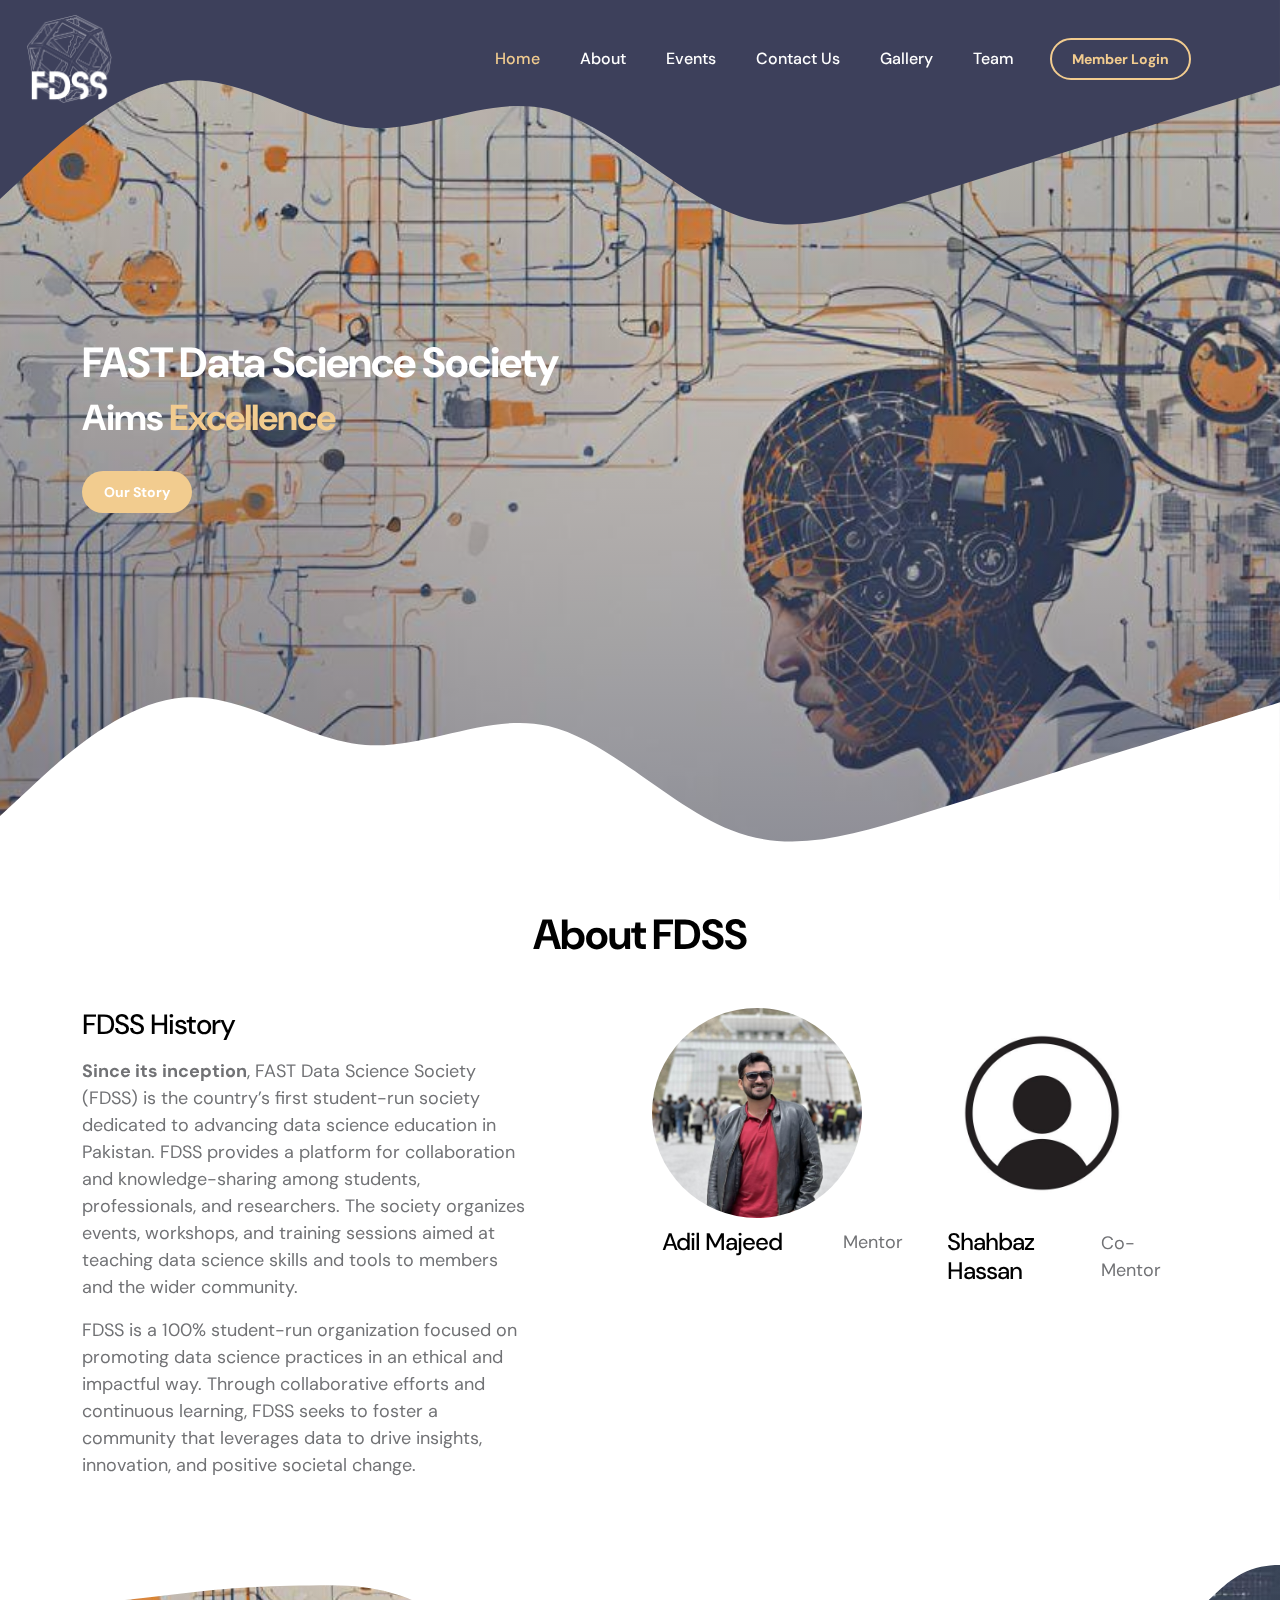
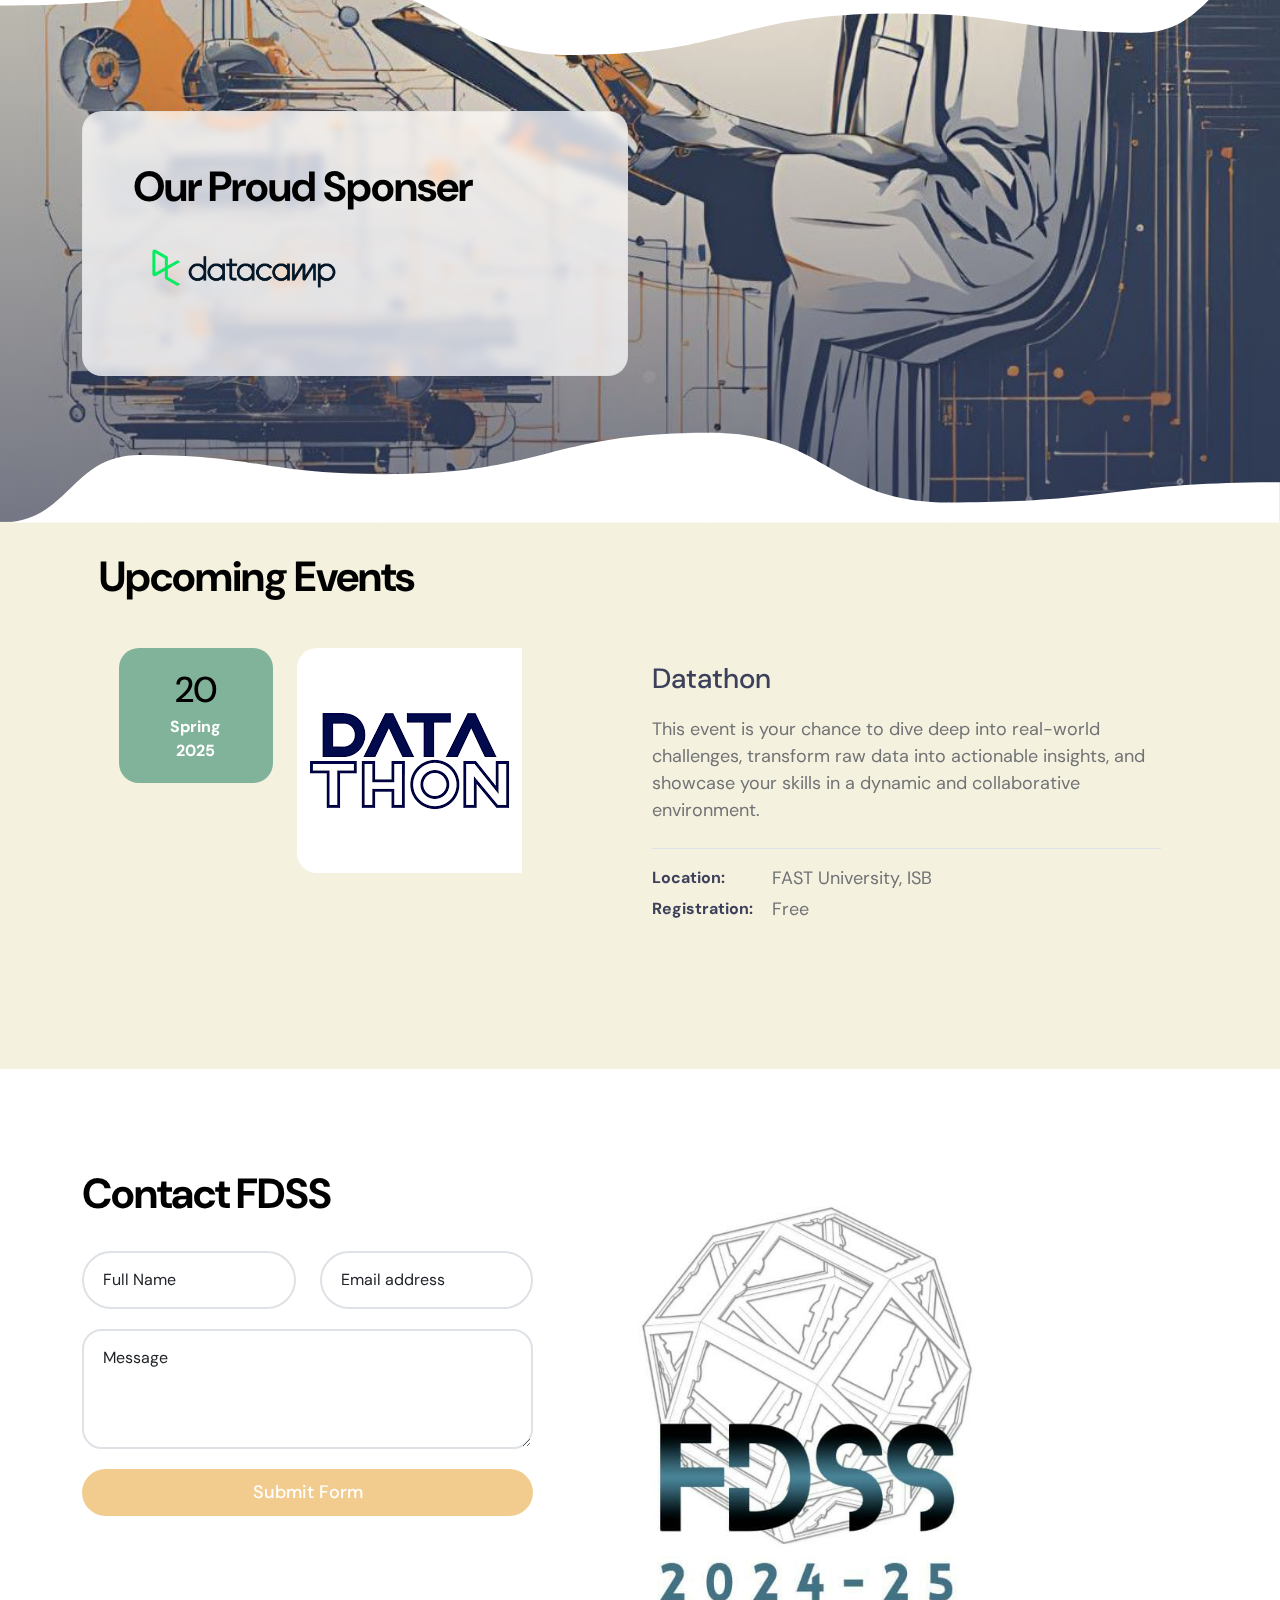
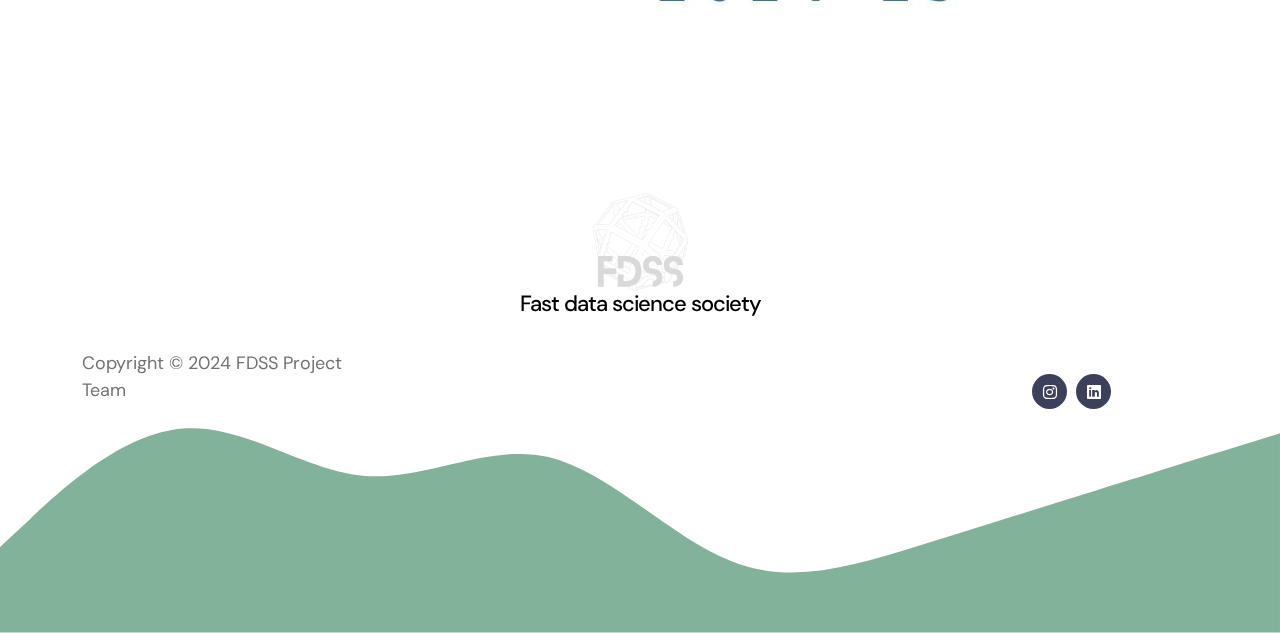
==== index.html @ 9bee21af "Update index.html" ====
<!doctype html>
<html lang="en">
    <head>
        <meta charset="utf-8">
        <meta name="viewport" content="width=device-width, initial-scale=1">

        <meta name="description" content="">
        <meta name="author" content="">

        <title>FDSS</title>

        <!-- CSS FILES -->                
        <link rel="preconnect" href="https://fonts.googleapis.com">

        <link rel="preconnect" href="https://fonts.gstatic.com" crossorigin>

        <link href="https://fonts.googleapis.com/css2?family=DM+Sans:ital,wght@0,400;0,500;0,700;1,400&display=swap" rel="stylesheet">

        <link href="css/bootstrap.min.css" rel="stylesheet">

        <link href="css/bootstrap-icons.css" rel="stylesheet">

        <link href="css/templatemo-tiya-golf-club.css" rel="stylesheet">
        
<!--

TemplateMo 587 Tiya Golf Club

https://templatemo.com/tm-587-tiya-golf-club

-->
    </head>
    
    <body>

        <main>

            <nav class="navbar navbar-expand-lg">                
                <div class="container">
                    <a class="navbar-brand d-flex align-items-center" href="index.html">
                        <img src="images/fdss.png" class="navbar-brand-image logo" alt="Logo"  >
                       
                    </a>

                    <div class="d-lg-none ms-auto me-3">
                        <a class="btn custom-btn custom-border-btn" data-bs-toggle="offcanvas" href="#offcanvasExample" role="button" aria-controls="offcanvasExample">Member Login</a>
                    </div>
    
                    <button class="navbar-toggler" type="button" data-bs-toggle="collapse" data-bs-target="#navbarNav" aria-controls="navbarNav" aria-expanded="false" aria-label="Toggle navigation">
                        <span class="navbar-toggler-icon"></span>
                    </button>
    
                    <div class="collapse navbar-collapse" id="navbarNav">
                        <ul class="navbar-nav ms-lg-auto">
                            <li class="nav-item">
                                <a class="nav-link click-scroll" href="#section_1">Home</a>
                            </li>
    
                            <li class="nav-item">
                                <a class="nav-link click-scroll" href="#section_2">About</a>
                            </li>

                            <li class="nav-item">
                                <a class="nav-link click-scroll" href="#section_3">Events</a>
                            </li>

                            <li class="nav-item">
                                <a class="nav-link click-scroll" href="#section_4">Contact Us</a>
                            </li>
                            
                            <li class="nav-item">
                                <a class="nav-link" href="gallery/index.html">Gallery</a>
                            </li>
                            

                            <li class="nav-item">
                                <a class="nav-link click-scroll" href="#section_6">Team</a>
                            </li>
                           
                        </ul>

                        <div class="d-none d-lg-block ms-lg-3">
                            <a class="btn custom-btn custom-border-btn" data-bs-toggle="offcanvas" href="#offcanvasExample" role="button" aria-controls="offcanvasExample">Member Login</a>
                        </div>
                    </div>
                </div>
            </nav>

            <div class="offcanvas offcanvas-end" data-bs-scroll="true" tabindex="-1" id="offcanvasExample" aria-labelledby="offcanvasExampleLabel">                
                <div class="offcanvas-header">
                    <h5 class="offcanvas-title" id="offcanvasExampleLabel">Member Login</h5>
                    
                    <button type="button" class="btn-close" data-bs-dismiss="offcanvas" aria-label="Close"></button>
                </div>
                
                <div class="offcanvas-body d-flex flex-column">
                    <form class="custom-form member-login-form" action="#" method="post" role="form">

                        <div class="member-login-form-body">
                            <div class="mb-4">
                                <label class="form-label mb-2" for="member-login-number">Membership No.</label>

                                <input type="text" name="member-login-number" id="member-login-number" class="form-control" placeholder="11002560" required>
                            </div>

                            <div class="mb-4">
                                <label class="form-label mb-2" for="member-login-password">Password</label>

                                <input type="password" name="member-login-password" id="member-login-password" pattern="[0-9a-zA-Z]{4,10}" class="form-control" placeholder="Password" required="">
                            </div>

                            <div class="form-check mb-4">
                                <input class="form-check-input" type="checkbox" value="" id="flexCheckDefault">
                              
                                <label class="form-check-label" for="flexCheckDefault">
                                    Remember me
                                </label>
                            </div>

                            <div class="col-lg-5 col-md-7 col-8 mx-auto">
                                <button type="submit" class="form-control">Login</button>
                            </div>

                            <div class="text-center my-4">
                                <a href="#">Forgotten password?</a>
                            </div>
                        </div>
                    </form>

                    <div class="mt-auto mb-5">
                        <p>
                            <strong class="text-white me-3">Any Questions?</strong>

                            <a href="tel: 010-020-0340" class="contact-link">
                            	010-020-0340
                            </a>
                        </p>
                    </div>
                </div>

                <svg xmlns="http://www.w3.org/2000/svg" viewBox="0 0 1440 320"><path fill="#3D405B" fill-opacity="1" d="M0,224L34.3,192C68.6,160,137,96,206,90.7C274.3,85,343,139,411,144C480,149,549,107,617,122.7C685.7,139,754,213,823,240C891.4,267,960,245,1029,224C1097.1,203,1166,181,1234,160C1302.9,139,1371,117,1406,106.7L1440,96L1440,320L1405.7,320C1371.4,320,1303,320,1234,320C1165.7,320,1097,320,1029,320C960,320,891,320,823,320C754.3,320,686,320,617,320C548.6,320,480,320,411,320C342.9,320,274,320,206,320C137.1,320,69,320,34,320L0,320Z"></path></svg>
            </div>
            

            <section class="hero-section d-flex justify-content-center align-items-center" id="section_1">

                <div class="section-overlay"></div>

                <svg xmlns="http://www.w3.org/2000/svg" viewBox="0 0 1440 320"><path fill="#3D405B" fill-opacity="1" d="M0,224L34.3,192C68.6,160,137,96,206,90.7C274.3,85,343,139,411,144C480,149,549,107,617,122.7C685.7,139,754,213,823,240C891.4,267,960,245,1029,224C1097.1,203,1166,181,1234,160C1302.9,139,1371,117,1406,106.7L1440,96L1440,0L1405.7,0C1371.4,0,1303,0,1234,0C1165.7,0,1097,0,1029,0C960,0,891,0,823,0C754.3,0,686,0,617,0C548.6,0,480,0,411,0C342.9,0,274,0,206,0C137.1,0,69,0,34,0L0,0Z"></path></svg>

                <div class="container">
                    <div class="row">

                        <div class="col-lg-6 col-12 mb-5 mb-lg-0">
                            <h2 class="text-white">FAST Data Science Society</h2>

                            <h1 class="cd-headline rotate-1 text-white mb-4 pb-2">
                                <span>Aims</span>
                                <span class="cd-words-wrapper">
                                    <b class="is-visible">Excellence</b>                          
                                    <b>Success</b>
                                    <b>Inclusivity</b>
                                </span>
                            </h1>

                            <div class="custom-btn-group">
                                <a href="#section_2" class="btn custom-btn smoothscroll me-3">Our Story</a>
                            </div>
                        </div>

                        <div class="col-lg-6 col-12">
                            <div class="ratio ratio-16x9" style="width: 400px; height: 225px;" >
                                <iframe width="400" height="225" src="https://www.youtube.com/embed/MGNgbNGOzh8" title="YouTube video player" frameborder="0" allow="accelerometer; autoplay; clipboard-write; encrypted-media; gyroscope; picture-in-picture; web-share" allowfullscreen></iframe>
                            </div>
                        </div>

                    </div>
                </div>

                <svg xmlns="http://www.w3.org/2000/svg" viewBox="0 0 1440 320"><path fill="#ffffff" fill-opacity="1" d="M0,224L34.3,192C68.6,160,137,96,206,90.7C274.3,85,343,139,411,144C480,149,549,107,617,122.7C685.7,139,754,213,823,240C891.4,267,960,245,1029,224C1097.1,203,1166,181,1234,160C1302.9,139,1371,117,1406,106.7L1440,96L1440,320L1405.7,320C1371.4,320,1303,320,1234,320C1165.7,320,1097,320,1029,320C960,320,891,320,823,320C754.3,320,686,320,617,320C548.6,320,480,320,411,320C342.9,320,274,320,206,320C137.1,320,69,320,34,320L0,320Z"></path></svg>
            </section>


            <section class="about-section section-padding" id="section_2">
                <div class="container">
                    <div class="row">

                        <div class="col-lg-12 col-12 text-center">
                            <h2 class="mb-lg-5 mb-4">About FDSS</h2>
                        </div>

                        <div class="col-lg-5 col-12 me-auto mb-4 mb-lg-0">
                            <h3 class="mb-3">FDSS History</h3>

                           <p><strong>Since its inception</strong>, FAST Data Science Society (FDSS) is the country’s first student-run society dedicated to advancing data science education in Pakistan. FDSS provides a platform for collaboration and knowledge-sharing among students, professionals, and researchers. The society organizes events, workshops, and training sessions aimed at teaching data science skills and tools to members and the wider community.</p>

                            <p>FDSS is a 100% student-run organization focused on promoting data science practices in an ethical and impactful way. Through collaborative efforts and continuous learning, FDSS seeks to foster a community that leverages data to drive insights, innovation, and positive societal change.</p>
                        </div>

                        <div class="col-lg-3 col-md-6 col-12 mb-4 mb-lg-0 mb-md-0">
                            <div class="member-block">
                                <div class="member-block-image-wrap">
                                    <img src="images/sir_adil.jpg" class="member-block-image img-fluid" alt="">
                                    
                                </div>

                                <div class="member-block-info d-flex align-items-center">
                                    <h4>Adil Majeed</h4>

                                    <p class="ms-auto">Mentor</p>
                                </div>
                            </div>
                        </div>

                        <div class="col-lg-3 col-md-6 col-12">
                            <div class="member-block">
                                <div class="member-block-image-wrap">
                                    <img src="images/sir_shahbaz.jpg" class="member-block-image img-fluid" alt="">

                                 
                                </div>

                                <div class="member-block-info d-flex align-items-center">
                                    <h4>Shahbaz Hassan</h4>

                                    <p class="ms-auto">Co-Mentor</p>
                                </div>
                            </div>
                        </div>

                    </div>
                </div>
            </section>


           
            <section class="section-bg-image">
                <svg viewBox="0 0 1265 144" xmlns="http://www.w3.org/2000/svg" xmlns:xlink="http://www.w3.org/1999/xlink"><path fill="rgba(255, 255, 255, 1)" d="M 0 40 C 164 40 164 20 328 20 L 328 20 L 328 0 L 0 0 Z" stroke-width="0"></path> <path fill="rgba(255, 255, 255, 1)" d="M 327 20 C 445.5 20 445.5 89 564 89 L 564 89 L 564 0 L 327 0 Z" stroke-width="0"></path> <path fill="rgba(255, 255, 255, 1)" d="M 563 89 C 724.5 89 724.5 48 886 48 L 886 48 L 886 0 L 563 0 Z" stroke-width="0"></path><path fill="rgba(255, 255, 255, 1)" d="M 885 48 C 1006.5 48 1006.5 67 1128 67 L 1128 67 L 1128 0 L 885 0 Z" stroke-width="0"></path><path fill="rgba(255, 255, 255, 1)" d="M 1127 67 C 1196 67 1196 0 1265 0 L 1265 0 L 1265 0 L 1127 0 Z" stroke-width="0"></path></svg>
            
                <div class="container">
                    <div class="row">
            
                        <div class="col-lg-6 col-12">
                            <div class="section-bg-image-block">
                                <h2 class="mb-lg-3">Our Proud Sponser</h2>
            
                                <!-- Replace placeholder text with an image -->
                                <img src="images/datacamp1.png" alt="datacamp" class="img-fluid mb-3" style="width: 50%; height: auto;">
        
                            </div>
                        </div>
            
                    </div>
                </div>
            
                <svg viewBox="0 0 1265 144" xmlns="http://www.w3.org/2000/svg" xmlns:xlink="http://www.w3.org/1999/xlink"><path fill="rgba(255, 255, 255, 1)" d="M 0 40 C 164 40 164 20 328 20 L 328 20 L 328 0 L 0 0 Z" stroke-width="0"></path> <path fill="rgba(255, 255, 255, 1)" d="M 327 20 C 445.5 20 445.5 89 564 89 L 564 89 L 564 0 L 327 0 Z" stroke-width="0"></path> <path fill="rgba(255, 255, 255, 1)" d="M 563 89 C 724.5 89 724.5 48 886 48 L 886 48 L 886 0 L 563 0 Z" stroke-width="0"></path><path fill="rgba(255, 255, 255, 1)" d="M 885 48 C 1006.5 48 1006.5 67 1128 67 L 1128 67 L 1128 0 L 885 0 Z" stroke-width="0"></path><path fill="rgba(255, 255, 255, 1)" d="M 1127 67 C 1196 67 1196 0 1265 0 L 1265 0 L 1265 0 L 1127 0 Z" stroke-width="0"></path></svg>
            </section>           

            <section class="events-section section-bg section-padding" id="section_3">
                <div class="container">
                    <div class="row">

                        <div class="col-lg-12 col-12">
                            <h2 class="mb-lg-3">Upcoming Events</h2>
                        </div>

                        <div class="row custom-block mb-3">
                            <div class="col-lg-2 col-md-4 col-12 order-2 order-md-0 order-lg-0">
                                <div class="custom-block-date-wrap d-flex d-lg-block d-md-block align-items-center mt-3 mt-lg-0 mt-md-0">
                                    <h6 class="custom-block-date mb-lg-1 mb-0 me-3 me-lg-0 me-md-0">20</h6>
                                    
                                    <strong class="text-white">Spring 2025</strong>
                                </div>
                            </div>

                            <div class="col-lg-4 col-md-8 col-12 order-1 order-lg-0">
                                <div class="custom-block-image-wrap">
                                    <a href="event-detail.html">
                                        <img src="images/datathon.png" class="custom-block-image img-fluid" alt="">

                                        <i class="custom-block-icon bi-link"></i>
                                    </a>
                                </div>
                            </div>

                            <div class="col-lg-6 col-12 order-3 order-lg-0">
                                <div class="custom-block-info mt-2 mt-lg-0">
                                    <a href="event-detail.html" class="events-title mb-3">Datathon</a>

                                    <p class="mb-0">This event is your chance to dive deep into real-world challenges, transform raw data into actionable insights, and showcase your skills in a dynamic and collaborative environment.</p>

                                    <div class="d-flex flex-wrap border-top mt-4 pt-3">

                                        <div class="mb-4 mb-lg-0">
                                            <div class="d-flex flex-wrap align-items-center mb-1">
                                                <span class="custom-block-span">Location:</span>

                                                <p class="mb-0">FAST University, ISB</p>
                                            </div>

                                            <div class="d-flex flex-wrap align-items-center">
                                                <span class="custom-block-span">Registration:</span>

                                                <p class="mb-0">Free</p>
                                            </div>
                                         </div>
                                    </div>
                                </div>
                            </div>
                        </div>
                    </div>
                </div>
            </section>


            <section class="contact-section section-padding" id="section_4">
                <div class="container">
                    <div class="row">

                        <div class="col-lg-5 col-12">
                            <form action="#" method="post" class="custom-form contact-form" role="form">
                                <h2 class="mb-4 pb-2">Contact FDSS</h2>

                                <div class="row">
                                    <div class="col-lg-6 col-md-6 col-12">
                                        <div class="form-floating">
                                            <input type="text" name="full-name" id="full-name" class="form-control" placeholder="Full Name" required="">
                                            
                                            <label for="floatingInput">Full Name</label>
                                        </div>
                                    </div>

                                    <div class="col-lg-6 col-md-6 col-12"> 
                                        <div class="form-floating">
                                            <input type="email" name="email" id="email" pattern="[^ @]*@[^ @]*" class="form-control" placeholder="Email address" required="">
                                            
                                            <label for="floatingInput">Email address</label>
                                        </div>
                                    </div>

                                    <div class="col-lg-12 col-12">
                                        <div class="form-floating">
                                            <textarea class="form-control" id="message" name="message" placeholder="Describe message here"></textarea>
                                            
                                            <label for="floatingTextarea">Message</label>
                                        </div>

                                        <button type="submit" class="form-control">Submit Form</button>
                                    </div>
                                </div>
                            </form>
                        </div>

                        <div class="col-lg-7 col-13">
                            <div class="contact-info mt-6">
                               

                                <img src="images/fdss2425.jpg" class="img-fluid" style="width: 500px;">
                            </div>
                        </div>

                    </div>
                </div>
            </section>
        </main>

<footer class="site-footer">
    <div class="text-center mt-4">
        <img src="images/fdss.png" class="img-fluid" style="width: 100px;">
        <h5>Fast data science society</h5>
    </div>
          
            <div class="container">
                <div class="row">

                    <div class="col-lg-3 col-12">
                        <br>
                        <p class="copyright-text">Copyright © 2024 FDSS Project Team</p>
                    </div>
                    <div class="col-lg-2 col-12 ms-auto">
                        <ul class="social-icon mt-lg-5 mt-3 mb-4">
                            <li class="social-icon-item">
                                <a href="https://www.instagram.com/fdssisb/" class="social-icon-link bi-instagram">
                                    
                                </a>
                            </li>

                            <li class="social-icon-item">
                                <a href="https://www.linkedin.com/company/fdssisb/?originalSubdomain=pk" class="social-icon-link bi-linkedin">
                                    
                                </a>
                            </li>
                        </ul>
        
                    </div>

                </div>
            </div>
            

            <svg xmlns="http://www.w3.org/2000/svg" viewBox="0 0 1440 320"><path fill="#81B29A" fill-opacity="1" d="M0,224L34.3,192C68.6,160,137,96,206,90.7C274.3,85,343,139,411,144C480,149,549,107,617,122.7C685.7,139,754,213,823,240C891.4,267,960,245,1029,224C1097.1,203,1166,181,1234,160C1302.9,139,1371,117,1406,106.7L1440,96L1440,320L1405.7,320C1371.4,320,1303,320,1234,320C1165.7,320,1097,320,1029,320C960,320,891,320,823,320C754.3,320,686,320,617,320C548.6,320,480,320,411,320C342.9,320,274,320,206,320C137.1,320,69,320,34,320L0,320Z"></path></svg>
        </footer>                  


        <!-- JAVASCRIPT FILES -->
        <script src="js/jquery.min.js"></script>
        <script src="js/bootstrap.bundle.min.js"></script>
        <script src="js/jquery.sticky.js"></script>
        <script src="js/click-scroll.js"></script>
        <script src="js/animated-headline.js"></script>
        <script src="js/modernizr.js"></script>
        <script src="js/custom.js"></script>

    </body>
</html>
---- css/templatemo-tiya-golf-club.css ----
/*

TemplateMo 587 Tiya Golf Club

https://templatemo.com/tm-587-tiya-golf-club

*/


/*---------------------------------------
  CUSTOM PROPERTIES ( VARIABLES )             
-----------------------------------------*/
:root {
  --white-color:                  #ffffff;
  --primary-color:                #81B29A;
  --secondary-color:              #3D405B;
  --section-bg-color:             #F4F1DE;
  --custom-btn-bg-color:          #F2CC8F;
  --custom-btn-bg-hover-color:    #E07A5F;
  --dark-color:                   #000000;
  --p-color:                      #717275;
  --link-hover-color:             #F2CC8F;

  --body-font-family:             'DM Sans', sans-serif;

  --h1-font-size:                 36px;
  --h2-font-size:                 42px;
  --h3-font-size:                 28px;
  --h4-font-size:                 24px;
  --h5-font-size:                 22px;
  --h6-font-size:                 20px;
  --p-font-size:                  18px;
  --menu-font-size:               16px;
  --btn-font-size:                14px;

  --border-radius-large:          100px;
  --border-radius-medium:         20px;
  --border-radius-small:          10px;

  --font-weight-normal:           400;
  --font-weight-medium:           500;
  --font-weight-bold:             700;
}

body {
  background-color: var(--white-color);
  font-family: var(--body-font-family); 
}


/*---------------------------------------
  TYPOGRAPHY               
-----------------------------------------*/

h2,
h3,
h4,
h5,
h6 {
  color: var(--dark-color);
}

h1,
h2,
h3,
h4,
h5,
h6 {
  font-weight: var(--font-weight-medium);
  letter-spacing: -1px;
}

h1 {
  font-size: var(--h1-font-size);
  font-weight: var(--font-weight-bold);
}

h2 {
  font-size: var(--h2-font-size);
  font-weight: var(--font-weight-bold);
}

h3 {
  font-size: var(--h3-font-size);
}

h4 {
  font-size: var(--h4-font-size);
}

h5 {
  font-size: var(--h5-font-size);
}

h6 {
  font-size: var(--h6-font-size);
}

p {
  color: var(--p-color);
  font-size: var(--p-font-size);
  font-weight: var(--font-weight-normal);
}

ul li {
  color: var(--p-color);
  font-size: var(--p-font-size);
  font-weight: var(--font-weight-normal);
}

a, 
button {
  touch-action: manipulation;
  transition: all 0.3s;
}

a {
  display: inline-block;
  color: var(--secondary-color);
  text-decoration: none;
}

a:hover {
  color: var(--link-hover-color);
}

b,
strong {
  font-weight: var(--font-weight-bold);
}


/*---------------------------------------
  SECTION               
-----------------------------------------*/
.section-bg {
  background-color: var(--section-bg-color);
}

.section-padding {
  padding-top: 100px;
  padding-bottom: 100px;
}

.section-overlay {
  content: "";
  background: rgba(0, 0, 0, 0) linear-gradient(rgba(39, 48, 83, 0.01) 0%, rgb(39, 48, 83,0.5) 100%);
  position: absolute;
  top: 0;
  right: 0;
  bottom: 0;
  left: 0;
}

::selection {
  background-color: var(--primary-color);
  color: var(--white-color);
}


/*---------------------------------------
  ANIMATED HEADLINE               
-----------------------------------------*/
.cd-words-wrapper {
  display: inline-block;
  position: relative;
  text-align: left;
}

.cd-words-wrapper b {
  color: var(--link-hover-color);
  display: inline-block;
  position: absolute;
  white-space: nowrap;
  left: 0;
  top: 0;
}

.cd-words-wrapper b.is-visible {
  position: relative;
}

.no-js .cd-words-wrapper b {
  opacity: 0;
}

.no-js .cd-words-wrapper b.is-visible {
  opacity: 1;
}

.cd-headline.rotate-1 .cd-words-wrapper {
  -webkit-perspective: 300px;
  -moz-perspective: 300px;
  perspective: 300px;
}
.cd-headline.rotate-1 b {
  opacity: 0;
  -webkit-transform-origin: 50% 100%;
  -moz-transform-origin: 50% 100%;
  -ms-transform-origin: 50% 100%;
  -o-transform-origin: 50% 100%;
  transform-origin: 50% 100%;
  -webkit-transform: rotateX(180deg);
  -moz-transform: rotateX(180deg);
  -ms-transform: rotateX(180deg);
  -o-transform: rotateX(180deg);
  transform: rotateX(180deg);
}
.cd-headline.rotate-1 b.is-visible {
  opacity: 1;
  -webkit-transform: rotateX(0deg);
  -moz-transform: rotateX(0deg);
  -ms-transform: rotateX(0deg);
  -o-transform: rotateX(0deg);
  transform: rotateX(0deg);
  -webkit-animation: cd-rotate-1-in 1.2s;
  -moz-animation: cd-rotate-1-in 1.2s;
  animation: cd-rotate-1-in 1.2s;
}
.cd-headline.rotate-1 b.is-hidden {
  -webkit-transform: rotateX(180deg);
  -moz-transform: rotateX(180deg);
  -ms-transform: rotateX(180deg);
  -o-transform: rotateX(180deg);
  transform: rotateX(180deg);
  -webkit-animation: cd-rotate-1-out 1.2s;
  -moz-animation: cd-rotate-1-out 1.2s;
  animation: cd-rotate-1-out 1.2s;
}

@-webkit-keyframes cd-rotate-1-in {
  0% {
    -webkit-transform: rotateX(180deg);
    opacity: 0;
  }
  35% {
    -webkit-transform: rotateX(120deg);
    opacity: 0;
  }
  65% {
    opacity: 0;
  }
  100% {
    -webkit-transform: rotateX(360deg);
    opacity: 1;
  }
}
@-moz-keyframes cd-rotate-1-in {
  0% {
    -moz-transform: rotateX(180deg);
    opacity: 0;
  }
  35% {
    -moz-transform: rotateX(120deg);
    opacity: 0;
  }
  65% {
    opacity: 0;
  }
  100% {
    -moz-transform: rotateX(360deg);
    opacity: 1;
  }
}
@keyframes cd-rotate-1-in {
  0% {
    -webkit-transform: rotateX(180deg);
    -moz-transform: rotateX(180deg);
    -ms-transform: rotateX(180deg);
    -o-transform: rotateX(180deg);
    transform: rotateX(180deg);
    opacity: 0;
  }
  35% {
    -webkit-transform: rotateX(120deg);
    -moz-transform: rotateX(120deg);
    -ms-transform: rotateX(120deg);
    -o-transform: rotateX(120deg);
    transform: rotateX(120deg);
    opacity: 0;
  }
  65% {
    opacity: 0;
  }
  100% {
    -webkit-transform: rotateX(360deg);
    -moz-transform: rotateX(360deg);
    -ms-transform: rotateX(360deg);
    -o-transform: rotateX(360deg);
    transform: rotateX(360deg);
    opacity: 1;
  }
}
@-webkit-keyframes cd-rotate-1-out {
  0% {
    -webkit-transform: rotateX(0deg);
    opacity: 1;
  }
  35% {
    -webkit-transform: rotateX(-40deg);
    opacity: 1;
  }
  65% {
    opacity: 0;
  }
  100% {
    -webkit-transform: rotateX(180deg);
    opacity: 0;
  }
}
@-moz-keyframes cd-rotate-1-out {
  0% {
    -moz-transform: rotateX(0deg);
    opacity: 1;
  }
  35% {
    -moz-transform: rotateX(-40deg);
    opacity: 1;
  }
  65% {
    opacity: 0;
  }
  100% {
    -moz-transform: rotateX(180deg);
    opacity: 0;
  }
}
@keyframes cd-rotate-1-out {
  0% {
    -webkit-transform: rotateX(0deg);
    -moz-transform: rotateX(0deg);
    -ms-transform: rotateX(0deg);
    -o-transform: rotateX(0deg);
    transform: rotateX(0deg);
    opacity: 1;
  }
  35% {
    -webkit-transform: rotateX(-40deg);
    -moz-transform: rotateX(-40deg);
    -ms-transform: rotateX(-40deg);
    -o-transform: rotateX(-40deg);
    transform: rotateX(-40deg);
    opacity: 1;
  }
  65% {
    opacity: 0;
  }
  100% {
    -webkit-transform: rotateX(180deg);
    -moz-transform: rotateX(180deg);
    -ms-transform: rotateX(180deg);
    -o-transform: rotateX(180deg);
    transform: rotateX(180deg);
    opacity: 0;
  }
}


/*---------------------------------------
  CUSTOM BUTTON               
-----------------------------------------*/
.custom-btn {
  background: var(--custom-btn-bg-color);
  border: 2px solid transparent;
  border-radius: var(--border-radius-large);
  color: var(--white-color);
  font-size: var(--btn-font-size);
  font-weight: var(--font-weight-bold);
  line-height: normal;
  transition: all 0.3s;
  padding: 10px 20px;
}

.custom-btn:hover {
  background: var(--custom-btn-bg-hover-color);
  color: var(--white-color);
}

.custom-border-btn {
  background: transparent;
  border: 2px solid var(--custom-btn-bg-color);
  color: var(--custom-btn-bg-color);
}

.custom-border-btn:hover {
  background: var(--custom-btn-bg-color);
  border-color: transparent;
  color: var(--white-color);
}

.custom-btn-bg-white {
  border-color: var(--white-color);
  color: var(--white-color);
}

.custom-btn-group .link {
  color: var(--white-color);
  font-weight: var(--font-weight-medium);
}

.custom-btn-group .link:hover {
  color: var(--link-hover-color);
}


/*---------------------------------------
  NAVIGATION BAR & OFFCANVAS              
-----------------------------------------*/
.offcanvas {
  background-color: var(--primary-color);
  padding: 30px;
}

.offcanvas.offcanvas-end {
  border-left: 0;
}

.offcanvas-header .btn-close {
  transition: all 0.3s;
}

.offcanvas-header .btn-close:hover {
  transform: rotate(180deg);
}

.offcanvas svg {
  position: absolute;
  bottom: 0;
  right: 0;
  left: 0;
}

.sticky-wrapper {
  position: absolute;
  top: 0;
  right: 0;
  left: 0;
}

.sticky-wrapper.is-sticky .navbar {
  background-color: rgb(61 64 91);
}

.navbar {
  background: transparent;
  z-index: 99;
  padding-top: 10px;
  padding-bottom: 15px;
  padding-right: 15px;
}

.navbar-brand,
.navbar-brand:hover {
  font-size: var(--h4-font-size);
  font-weight: var(--font-weight-bold);
  display: block;
  color: var(--dark-color);
  max-width: 48px;
}

.navbar .navbar-brand,
.navbar .navbar-brand:hover {
  color: var(--white-color);
}

.navbar .navbar-brand-image {
  filter: brightness(0) invert(1);
}

.navbar-brand-image {
  width: 88px;
  height: 88px;
  margin-left: -50px !important; /* Move left */
}

.navbar-brand-text {
  line-height: normal;
  margin-left: 10px;
  position: relative;
  bottom: 5px;
}

.navbar-brand-text small {
  display: block;
  font-size: 10px;
  line-height: 1;
  text-transform: uppercase;
}

.navbar-expand-lg .navbar-nav .nav-link {
  border-radius: var(--border-radius-large);
  margin: 10px;
  padding: 10px;
}

.navbar-nav .nav-link {
  display: inline-block;
  color: var(--white-color);
  font-size: var(--menu-font-size);
  font-weight: var(--font-weight-medium);
  padding-top: 15px;
  padding-bottom: 15px;
}

.navbar-nav .nav-link.active, 
.navbar-nav .nav-link:hover {
  color: var(--link-hover-color);
}

.navbar .dropdown-menu {
  background: var(--white-color);
  box-shadow: 0 1rem 3rem rgba(0,0,0,.175);
  border: 0;
  display: inherit;
  opacity: 0;
  min-width: 9rem;
  margin-top: 20px;
  padding: 13px 0 10px 0;
  transition: all 0.3s;
  pointer-events: none;
}

.navbar .dropdown-menu::before {
  content: "";
  width: 0;
  height: 0;
  border-left: 20px solid transparent;
  border-right: 20px solid transparent;
  border-bottom: 15px solid var(--white-color);
  position: absolute;
  top: -10px;
  left: 10px;
}

.navbar .dropdown-item {
  display: inline-block;
  color: var(--p-color);
  font-size: var(--menu-font-size);
  font-weight: var(--font-weight-medium);
  position: relative;
}

.navbar .dropdown-item.active, 
.navbar .dropdown-item:active,
.navbar .dropdown-item:focus, 
.navbar .dropdown-item:hover {
  background: transparent;
  color: var(--link-hover-color);
}

.navbar .dropdown-toggle::after {
  content: "\f282";
  display: inline-block;
  font-family: bootstrap-icons !important;
  font-size: var(--copyright-font-size);
  font-style: normal;
  font-weight: normal !important;
  font-variant: normal;
  text-transform: none;
  line-height: 1;
  vertical-align: -.125em;
  -webkit-font-smoothing: antialiased;
  -moz-osx-font-smoothing: grayscale;
  position: relative;
  left: 2px;
  border: 0;
}

@media screen and (min-width: 992px) {
  .navbar .dropdown:hover .dropdown-menu {
    opacity: 1;
    margin-top: 0;
    pointer-events: auto;
  }
}

.navbar-toggler {
  border: 0;
  padding: 0;
  cursor: pointer;
  margin: 0;
  width: 30px;
  height: 35px;
  outline: none;
}

.navbar-toggler:focus {
  outline: none;
  box-shadow: none;
}

.navbar-toggler[aria-expanded="true"] .navbar-toggler-icon {
  background: transparent;
}

.navbar-toggler[aria-expanded="true"] .navbar-toggler-icon:before,
.navbar-toggler[aria-expanded="true"] .navbar-toggler-icon:after {
  transition: top 300ms 50ms ease, -webkit-transform 300ms 350ms ease;
  transition: top 300ms 50ms ease, transform 300ms 350ms ease;
  transition: top 300ms 50ms ease, transform 300ms 350ms ease, -webkit-transform 300ms 350ms ease;
  top: 0;
}

.navbar-toggler[aria-expanded="true"] .navbar-toggler-icon:before {
  transform: rotate(45deg);
}

.navbar-toggler[aria-expanded="true"] .navbar-toggler-icon:after {
  transform: rotate(-45deg);
}

.navbar-toggler .navbar-toggler-icon {
  background: var(--white-color);
  transition: background 10ms 300ms ease;
  display: block;
  width: 30px;
  height: 2px;
  position: relative;
}

.navbar-toggler .navbar-toggler-icon:before,
.navbar-toggler .navbar-toggler-icon:after {
  transition: top 300ms 350ms ease, -webkit-transform 300ms 50ms ease;
  transition: top 300ms 350ms ease, transform 300ms 50ms ease;
  transition: top 300ms 350ms ease, transform 300ms 50ms ease, -webkit-transform 300ms 50ms ease;
  position: absolute;
  right: 0;
  left: 0;
  background: var(--white-color);
  width: 30px;
  height: 2px;
  content: '';
}

.navbar-toggler .navbar-toggler-icon::before {
  top: -8px;
}

.navbar-toggler .navbar-toggler-icon::after {
  top: 8px;
}


/*---------------------------------------
  HERO        
-----------------------------------------*/
.hero-section {
  background-image: url('../images/background_1.jpg');
  background-repeat: no-repeat;
  background-size: cover;
  background-position: center;
  position: relative;
  padding-top: 100px;
  padding-bottom: 100px;
  height: 100vh;
  min-height: 670px;
  margin-bottom: -90px;
}

.hero-50 {
  height: auto;
  min-height: 540px;
  margin-bottom: -100px;
}

.hero-50 .container + svg {
  transform: rotate(180deg);
}

.hero-section .ratio {
  border-radius: var(--border-radius-medium);
  overflow: hidden;
  width: 400px; /* Adjusted size */
  height: 225px; /* Adjusted size */
  position: relative; /* Allows shifting */
  left: 200px; /* Move right by 20px */
  top: 30px;  /* Move down by 15px */
}


.hero-section svg {
  position: absolute;
  right: 0;
  left: 0;
}

.hero-section > svg {
  top: 0;
}

.hero-section .container + svg {
  top: auto;
  bottom: -1px;
}

.hero-section .row {
  position: relative;
  z-index: 22;
}


/*---------------------------------------
  BACKGROUND IMAGE SECTION        
-----------------------------------------*/
.section-bg-image {
  background-image: linear-gradient(rgba(39, 48, 83, 0.01) 0%, rgba(39, 48, 83, 0.5) 100%), url('../images/background_2.jpg');
  background-repeat: no-repeat;
  background-size: cover;
  background-position: center;
  position: relative;
  margin-bottom: -70px;
}

.section-bg-image .container + svg {
  transform: rotate(180deg);
  position: relative;
  bottom: -1px;
}

.section-bg-image-block {
  backdrop-filter: blur(5px) saturate(180%);
  -webkit-backdrop-filter: blur(5px) saturate(180%);
  background-color: rgba(255, 255, 255, 0.75);
  border-radius: var(--border-radius-medium);
  border: 1px solid rgba(209, 213, 219, 0.3);
  border-radius: var(--border-radius-medium);
  padding: 50px;
}

.section-bg-image-block .input-group {
  background-color: var(--white-color);
  border-radius: var(--border-radius-large);
  padding: 10px 15px;
}

.section-bg-image-block .input-group-text {
  background-color: transparent;
  border: 0;
}

.section-bg-image-block input[type="email"] {
  border: 0;
  box-shadow: none;
  margin-bottom: 0;
  padding-left: 0;
}

.section-bg-image-block button[type="submit"] {
  background-color: var(--primary-color);
  border: 0;
  border-radius: var(--border-radius-large) !important;
  color: var(--white-color);
  max-width: 150px;
}


/*---------------------------------------
  ABOUT SECTOIN              
-----------------------------------------*/
.about-section {
  padding-bottom: 70px;
}

.member-block-image-wrap {
  border-radius: var(--border-radius-medium);
  position: relative;
  overflow: hidden;
}

.member-block-image-wrap:hover .member-block-image {
  transform: non;
}

.member-block-image-wrap:hover .social-icon {
  opacity: 1;
}

.member-block-image-wrap .social-icon {
  background-color: var(--white-color);
  border-radius: var(--border-radius-large);
  position: absolute;
  top: 50%;
  left: 50%;
  transform: translate(-50%, -50%);
  opacity: 0;
  transition: all 0.5s;
  padding: 15px 20px;
  width: auto;
}

.member-block-image {
    width: 210px; /* Adjust as needed */
    height: 210px;
    object-fit: cover; /* Ensures images are centered and fit within the size */
    border-radius: 50%; /* Optional: gives the images a circular appearance */
}

.member-block-info {
  padding: 10px;
}

.member-block-info h4,
.member-block-info p {
  margin-bottom: 0;
}


/*---------------------------------------
  CUSTOM BLOCK              
-----------------------------------------*/
.custom-block {
  border-radius: var(--border-radius-medium);
  position: relative;
  overflow: hidden;
  padding: 30px 20px;
}

.custom-block-bg {
  background: var(--white-color);
}

.custom-block-date-wrap {
  background-color: var(--primary-color);
  border-radius: var(--border-radius-medium);
  text-align: center;
  padding: 20px 30px;
}

.custom-block-date {
  font-size: var(--h1-font-size);
}

.custom-block-image-wrap {
  border-radius: var(--border-radius-medium);
  position: relative;
  overflow: hidden;
}

.custom-block-image-wrap:hover .custom-block-image {
  transform: scale(1.2);
}

.custom-block-image-wrap:hover .custom-block-icon {
  opacity: 1;
}

.custom-block-image {
  transition: all 0.3s;
}

.custom-block-image-wrap .custom-block-date-wrap,
.custom-block-image-wrap .custom-btn-wrap {
  position: absolute;
  bottom: 0;
}

.custom-block-image-wrap .custom-block-date-wrap {
  border-radius: 0;
  left: 0;
  width: 50%;
  padding: 12.30px 20px;
}

.custom-block-image-wrap .custom-btn-wrap {
  right: 0;
  width: 50%;
}

.custom-block-image-wrap .custom-btn  {
  border-radius: 0;
  display: block;
  padding: 15px 20px;
}

.custom-block-info {
  padding-top: 10px;
}

.custom-block-image-wrap + .custom-block-info {
  padding-top: 20px;
}

.custom-block-span {
  color: var(--secondary-color);
  font-weight: var(--font-weight-bold);
  min-width: 110px;
  margin-right: 10px;
}

.custom-block-icon {
  background: var(--custom-btn-bg-color);
  border-radius: var(--border-radius-large);
  color: var(--white-color);
  width: 60px;
  height: 60px;
  line-height: 60px;
  text-align: center;
  font-size: var(--h3-font-size);
  position: absolute;
  top: 50%;
  left: 50%;
  transform: translate(-50%, -50%);
  opacity: 0;
  transition: all 0.5s;
}

.custom-block-icon:hover {
  background: var(--custom-btn-bg-hover-color);
  color: var(--white-color);
}


/*---------------------------------------
  EVENTS SECTION            
-----------------------------------------*/
.events-section.section-bg .container > .row {
  margin-right: 5px;
  margin-left: 5px;
}

.events-section.section-bg .container > .row .row {
  margin: auto;
}

.events-listing-section {
  margin-bottom: 100px;
}

.events-detail-section .custom-block-info {
  padding: 40px 60px;
}

.events-detail-info {
  background-color: var(--section-bg-color);
  border-radius: var(--border-radius-medium);
  padding: 50px 25px;
}

.events-title {
  font-size: var(--h3-font-size);
  font-weight: var(--font-weight-medium);
}


/*---------------------------------------
  MEMBERSHIP SECTION            
-----------------------------------------*/
.membership-section .container {
  position: relative;
  z-index: 2;
}

.table-responsive {
  border-radius: var(--border-radius-medium);
}

.table-responsive tbody, 
.table-responsive td, 
.table-responsive tfoot, 
.table-responsive th, 
.table-responsive thead, 
.table-responsive tr {
  border: 0;
}

.table-responsive thead tr {
  background-color: var(--secondary-color);
  color: var(--white-color);
}

.table-responsive thead th {
  padding: 22px 16px !important;
}

.table-responsive tbody tr:nth-child(even) {
  background-color: var(--section-bg-color);
}

.table>:not(caption)>*>* {
  padding: 18px 16px;
}

.table-responsive .bi-check-circle-fill {
  color: var(--primary-color);
}

.table-responsive .bi-x-circle-fill {
  color: var(--custom-btn-bg-hover-color);
}

.membership-form {
  background-color: var(--secondary-color);
  border-radius: var(--border-radius-medium);
  padding: 35px;
}

.membership-form .form-floating>textarea {
  border-radius: var(--border-radius-medium);
  height: 100px;
}


/*---------------------------------------
  CONTACT               
-----------------------------------------*/
.contact-form .form-floating>textarea {
  border-radius: var(--border-radius-medium);
  height: 120px;
}

.contact-info {
  position: relative;
}

.contact-info-item {
  background: var(--secondary-color);
  border-radius: var(--border-radius-medium);
  position: absolute;
  overflow: hidden;
  top: 50%;
  left: 50%;
  transform: translate(-50%, -50%);
  text-align: center;
}

.contact-info-body {
  padding: 20px 30px;
}

.contact-info-body strong,
.contact-info-item a {
  color: var(--white-color);
}

.contact-info-footer {
  background-color: var(--custom-btn-bg-hover-color);
  padding: 10px 20px;
  transition: all 0.3s;
}

.contact-info-footer:hover {
  background-color: var(--custom-btn-bg-color);
}

.contact-info-footer a {
  display: block;
  font-weight: var(--font-weight-bold);
}


/*---------------------------------------
  SITE FOOTER            
-----------------------------------------*/
.site-footer {
  position: relative;
  padding-bottom: 200px;
}

.site-footer .container {
  position: relative;
  z-index: 2;
}

.site-footer svg {
  position: absolute;
  bottom: 0;
  right: 0;
  left: 0;
  pointer-events: none;
}

.site-footer-title {
  color: var(--secondary-color);
}

.site-footer p span {
  font-weight: var(--font-weight-medium);
  margin-right: auto;
}


/*---------------------------------------
  CUSTOM FORM               
-----------------------------------------*/
.custom-form .form-control {
  border-radius: var(--border-radius-large);
  border-width: 2px;
  box-shadow: none;
  color: var(--p-color);
  margin-bottom: 20px;
  padding: 10px;
  padding-left: 20px;
  outline: none;
}

.custom-form .form-control:focus,
.custom-form .form-control:hover {
  border-color: var(--dark-color);
}

.form-floating>label {
  padding-left: 20px;
}

.custom-form button[type="submit"] {
  background: var(--custom-btn-bg-color);
  border: none;
  border-radius: var(--border-radius-large);
  color: var(--white-color);
  font-size: var(--p-font-size);
  font-weight: var(--font-weight-medium);
  transition: all 0.3s;
  margin-bottom: 0;
  padding-left: 10px;
}

.custom-form button[type="submit"]:hover,
.custom-form button[type="submit"]:focus {
  background: var(--custom-btn-bg-hover-color);
  border-color: transparent;
}

.header-form {
  position: relative;
}

.header-form .form-control {
  padding-left: 42px;
}

.header-form-icon {
  width: 24px;
  position: absolute;
  top: 0;
  margin: 12px;
  margin-left: 15px;
}


/*---------------------------------------
  SOCIAL ICON               
-----------------------------------------*/
.social-icon {
  margin: 0;
  padding: 0;
}

.social-icon-item {
  list-style: none;
  display: inline-block;
  vertical-align: top;
}

.social-icon-link {
  background: var(--secondary-color);
  border-radius: var(--border-radius-large);
  color: var(--white-color);
  font-size: var(--btn-font-size);
  display: block;
  margin-right: 5px;
  text-align: center;
  width: 35px;
  height: 35px;
  line-height: 36px;
  transition: background 0.2s, color 0.2s;
}

.social-icon-link:hover {
  background: var(--primary-color);
  color: var(--white-color);
}


/*---------------------------------------
  RESPONSIVE STYLES               
-----------------------------------------*/
@media screen and (max-width: 991px) {
  h1 {
    font-size: 36px;
  }

  h2 {
    font-size: 28px;
  }

  h3 {
    font-size: 22px;
  }

  h4 {
    font-size: 20px;
  }

  h5 {
    font-size: 18px;
  }

  h6 {
    font-size: 16px;
  }

  .section-padding {
    padding-top: 50px;
    padding-bottom: 50px;
  }
  
  .navbar {
    background-color: var(--secondary-color);
  }

  .navbar-nav .dropdown-menu {
    position: relative;
    left: 10px;
    opacity: 1;
    pointer-events: auto;
    max-width: 155px;
    margin-top: 15px;
    margin-bottom: 15px;
  }

  .navbar-expand-lg .navbar-nav {
    padding-top: 15px;
    padding-bottom: 10px;
  }

  .navbar-expand-lg .navbar-nav .nav-link {
    margin: 5px;
    padding: 0;
  }

  .hero-section {
    position: relative;
    top: 82px;
    margin-bottom: 82px;
  }

  .events-listing-section {
    margin-bottom: 50px;
  }

  .events-detail-section .custom-block-info {
    padding: 40px;
  }

  .events-detail-info {
    padding: 35px 25px;
  }

  .contact-info-item {
    width: 60%;
  }

  .events-detail-section .contact-info-item {
    width: 70%;
  }

  .section-bg-image {
    margin-bottom: 0;
  }

  .section-bg-image-block {
    padding: 30px;
  }

  .site-footer {
    padding-top: 20px;
    padding-bottom: 100px;
  }
}

@media screen and (max-width: 480px) {
  .navbar-brand {
    font-size: var(--p-font-size);
  }

  .navbar-brand-icon {
    width: 30px;
    height: 30px;
  }

  .navbar-brand-icon::after {
    top: 5px;
  }

  .section-bg-image-block {
    padding: 30px;
  }

  .contact-info-item {
    width: 72%;
  }
}

@media screen and (max-width: 360px) {
  .custom-btn {
    font-size: 12px;
    padding: 4px 12px;
  }
}
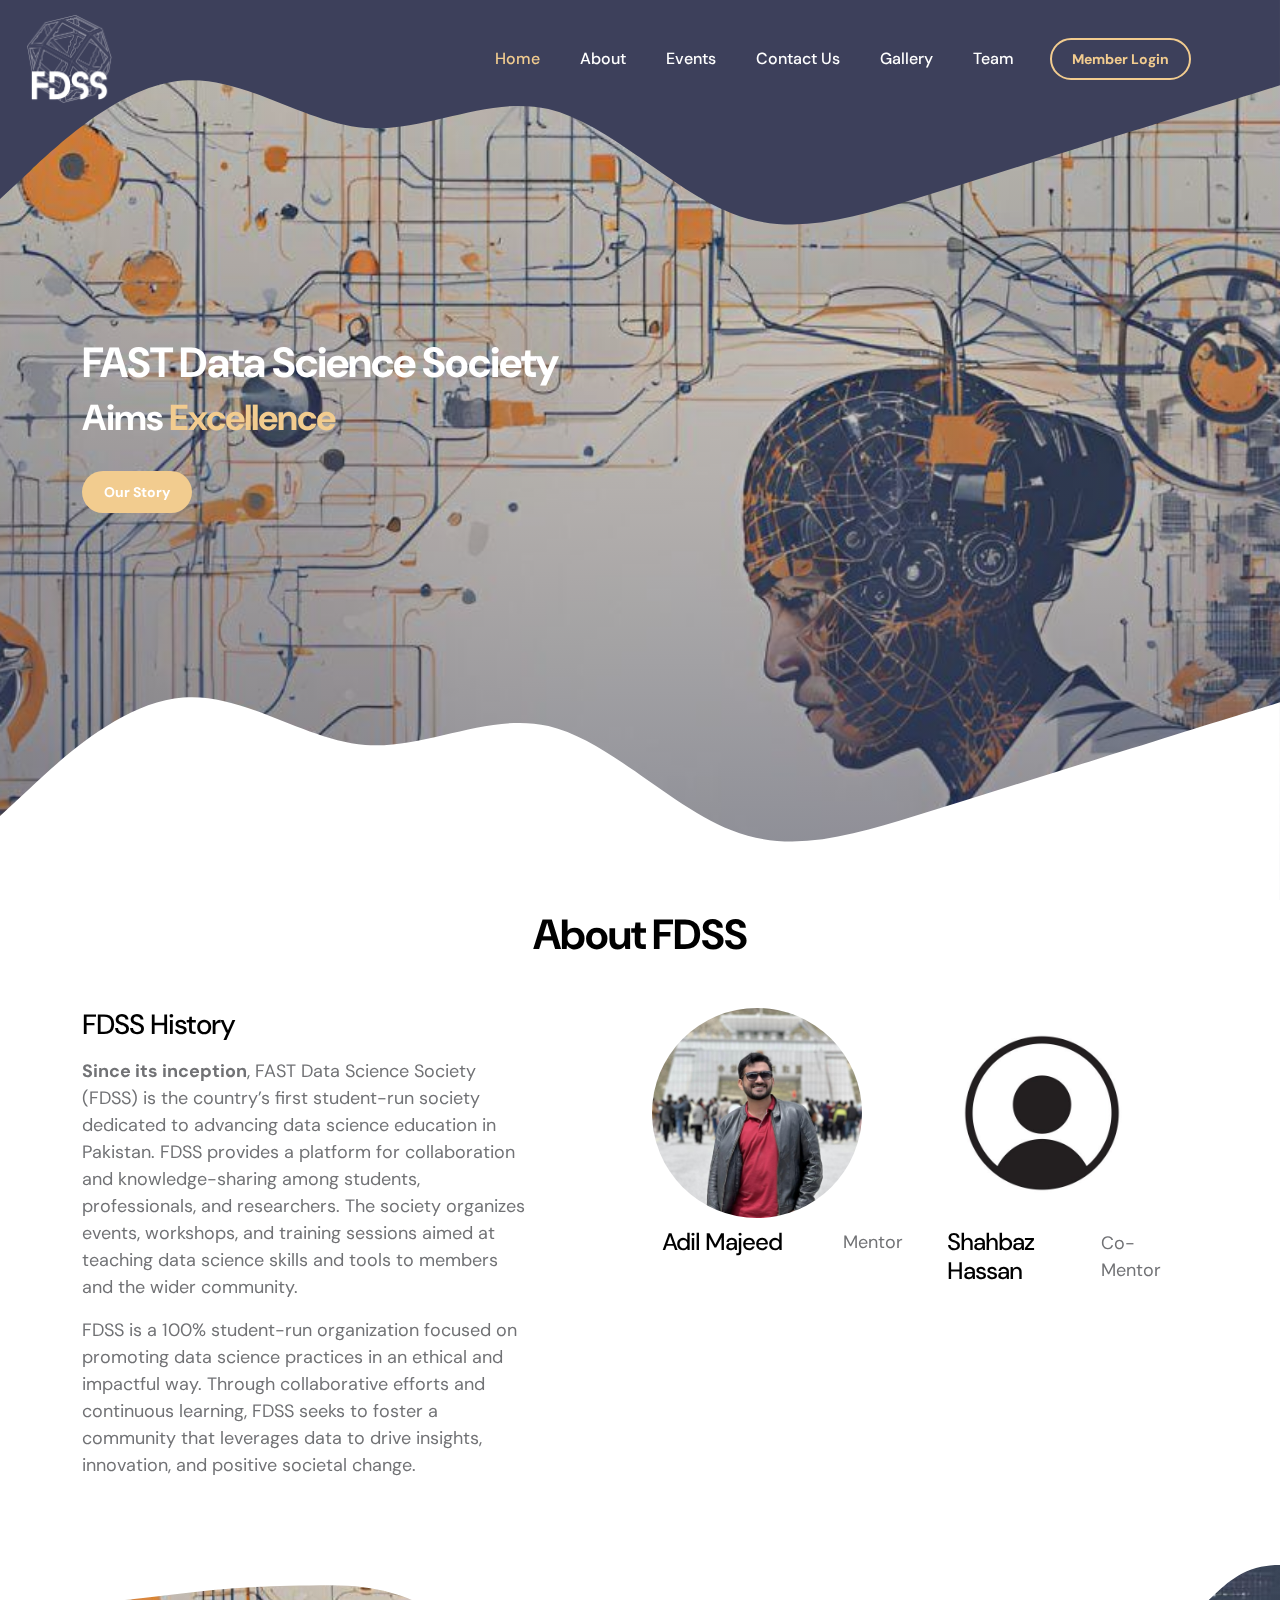
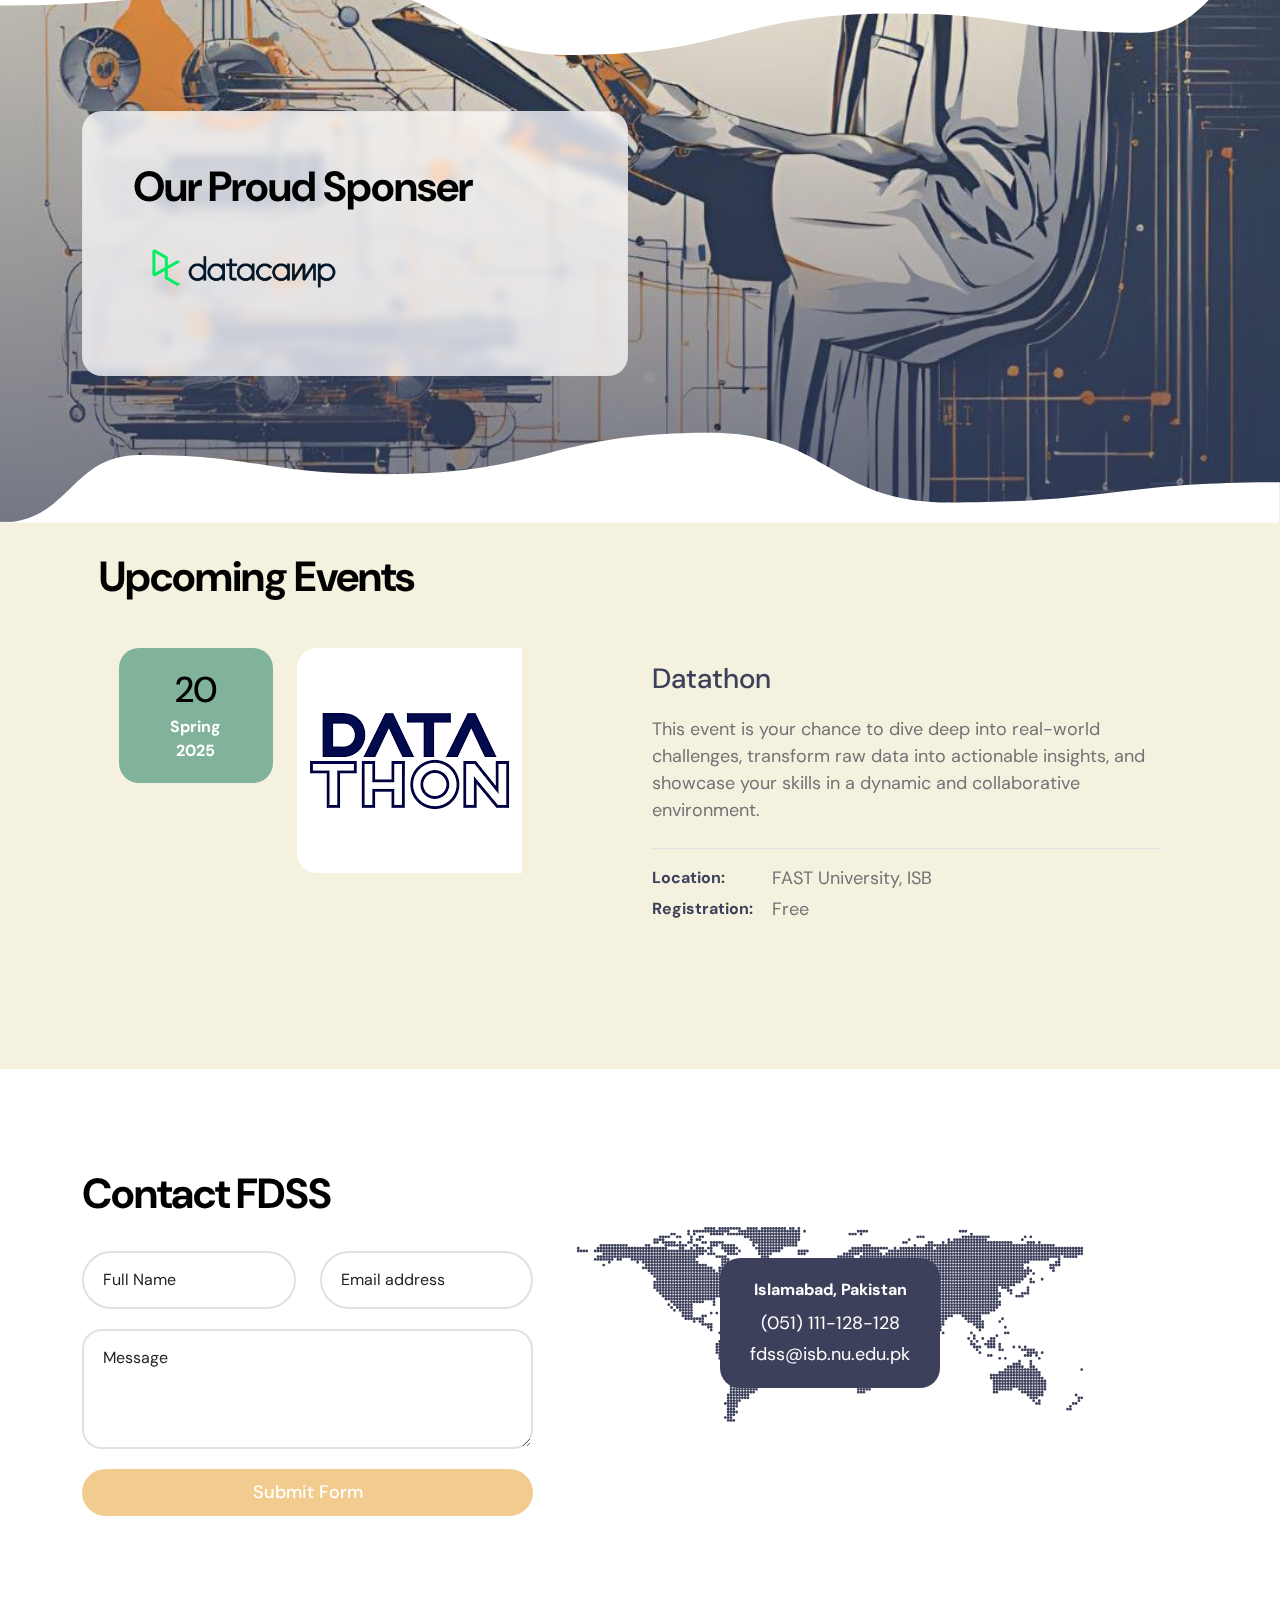
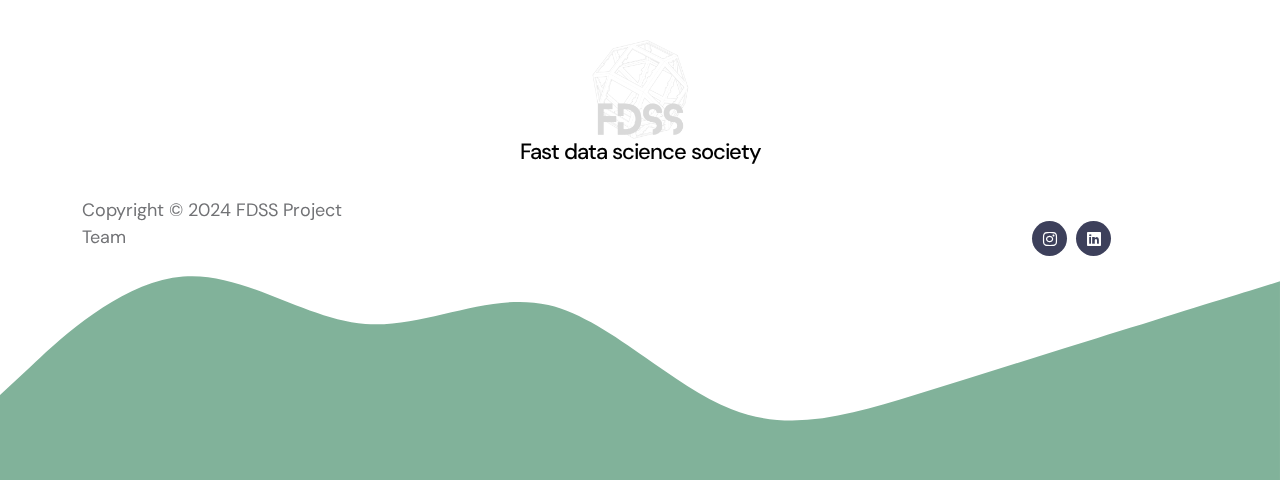
==== commit 39412be0: "Add files via upload" ====
--- a/index.html
+++ b/index.html
@@ -8,8 +8,7 @@
         <meta name="author" content="">
 
         <title>FDSS</title>
-
-        <!-- CSS FILES -->                
+            
         <link rel="preconnect" href="https://fonts.googleapis.com">
 
         <link rel="preconnect" href="https://fonts.gstatic.com" crossorigin>
@@ -22,13 +21,7 @@
 
         <link href="css/templatemo-tiya-golf-club.css" rel="stylesheet">
         
-<!--
-
-TemplateMo 587 Tiya Golf Club
-
-https://templatemo.com/tm-587-tiya-golf-club
-
--->
+
     </head>
     
     <body>
@@ -69,7 +62,7 @@
                             </li>
                             
                             <li class="nav-item">
-                                <a class="nav-link" href="gallery/index.html">Gallery</a>
+                                <a class="nav-link" href="gallery.html">Gallery</a>
                             </li>
                             
 
@@ -131,8 +124,8 @@
                         <p>
                             <strong class="text-white me-3">Any Questions?</strong>
 
-                            <a href="tel: 010-020-0340" class="contact-link">
-                            	010-020-0340
+                            <a href="tel: 111-128-128" class="contact-link">
+                            	111-128-128
                             </a>
                         </p>
                     </div>
@@ -350,12 +343,29 @@
                                 </div>
                             </form>
                         </div>
-
-                        <div class="col-lg-7 col-13">
-                            <div class="contact-info mt-6">
-                               
-
-                                <img src="images/fdss2425.jpg" class="img-fluid" style="width: 500px;">
+                            
+                        <div class="col-lg-6 col-12">
+                            <div class="contact-info mt-5">
+                                <div class="contact-info-item">
+                                    <div class="contact-info-body">
+                                        <strong>Islamabad, Pakistan</strong>
+
+                                        <p class="mt-2 mb-1">
+                                            <a href="tel: 111-128-128" class="contact-link">
+                                                (051) 
+                                                111-128-128
+                                            </a>
+                                        </p>
+
+                                        <p class="mb-0">
+                                            <a href="mailto:fdss@isb.nu.edu.pk" class="contact-link">
+                                                fdss@isb.nu.edu.pk
+                                            </a>
+                                        </p>
+                                    </div>
+                                </div>
+
+                                <img src="images/WorldMap.svg" class="img-fluid" alt="">
                             </div>
                         </div>
 
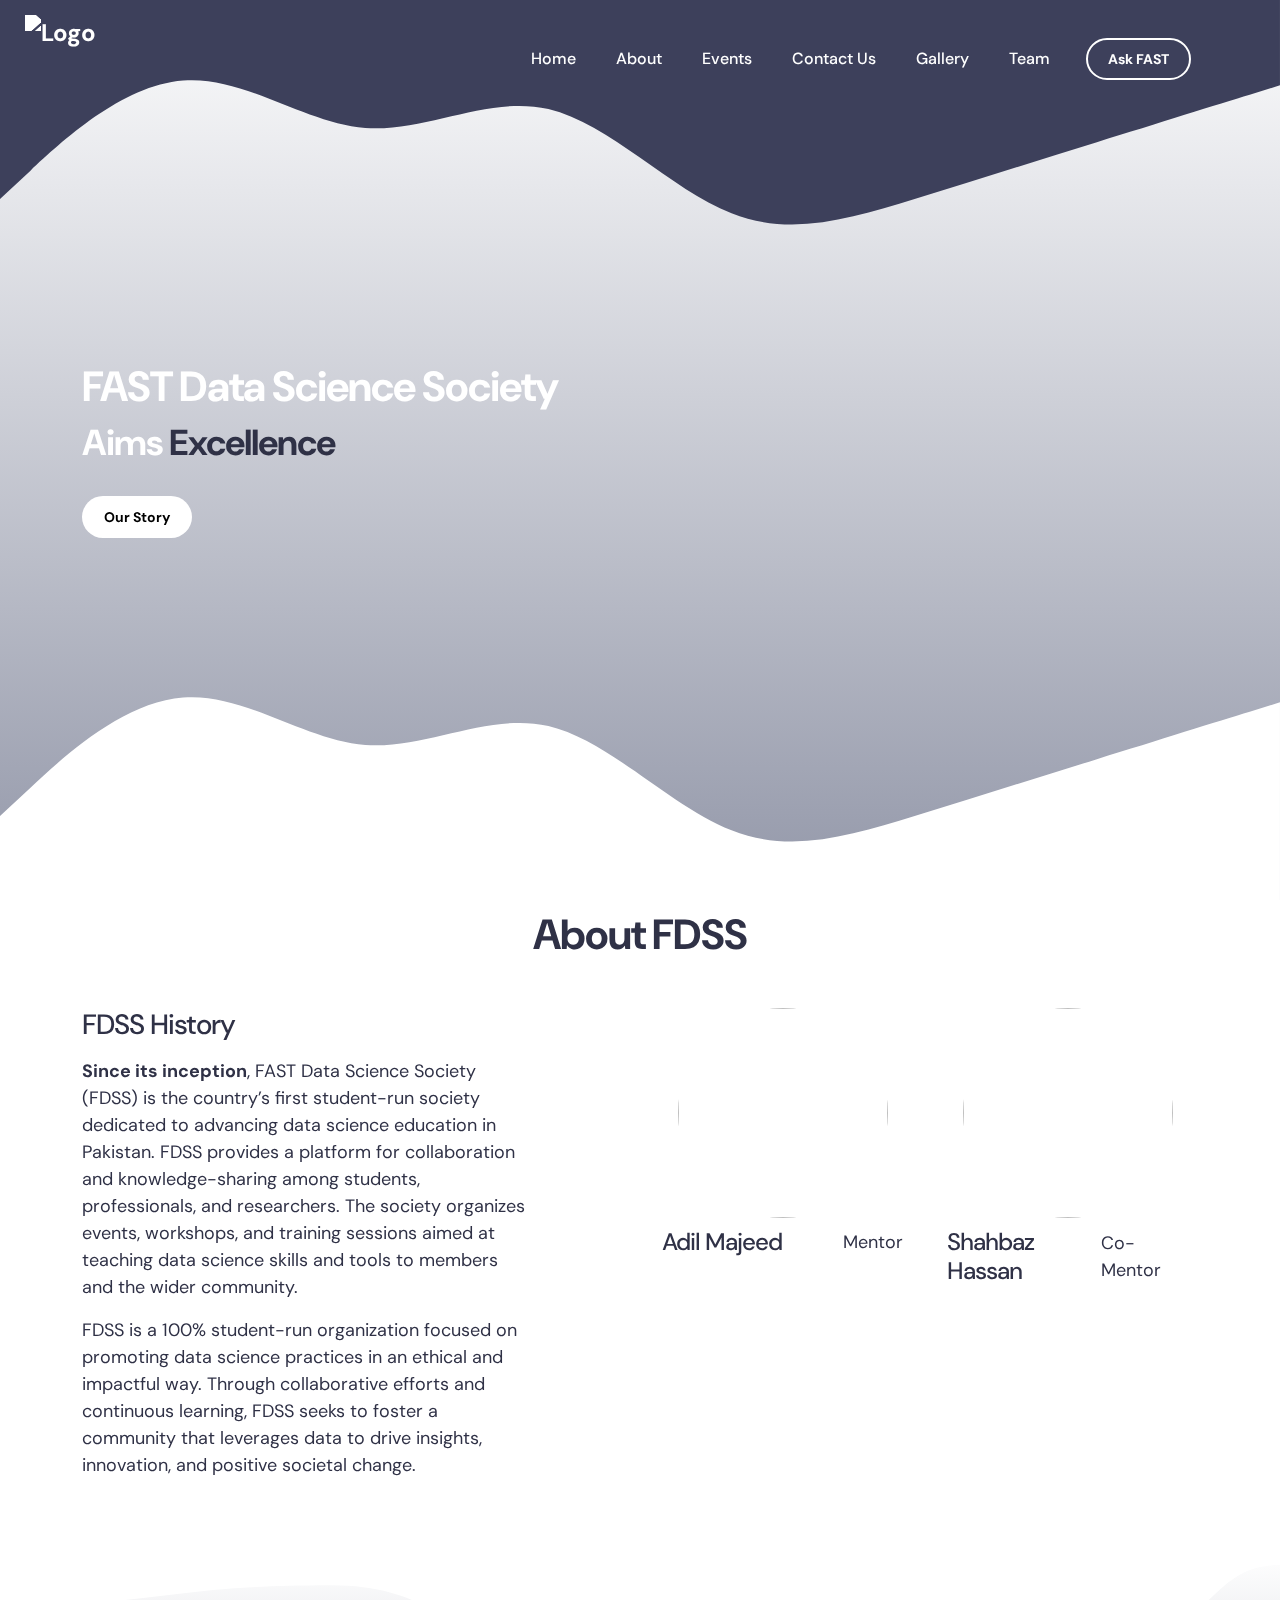
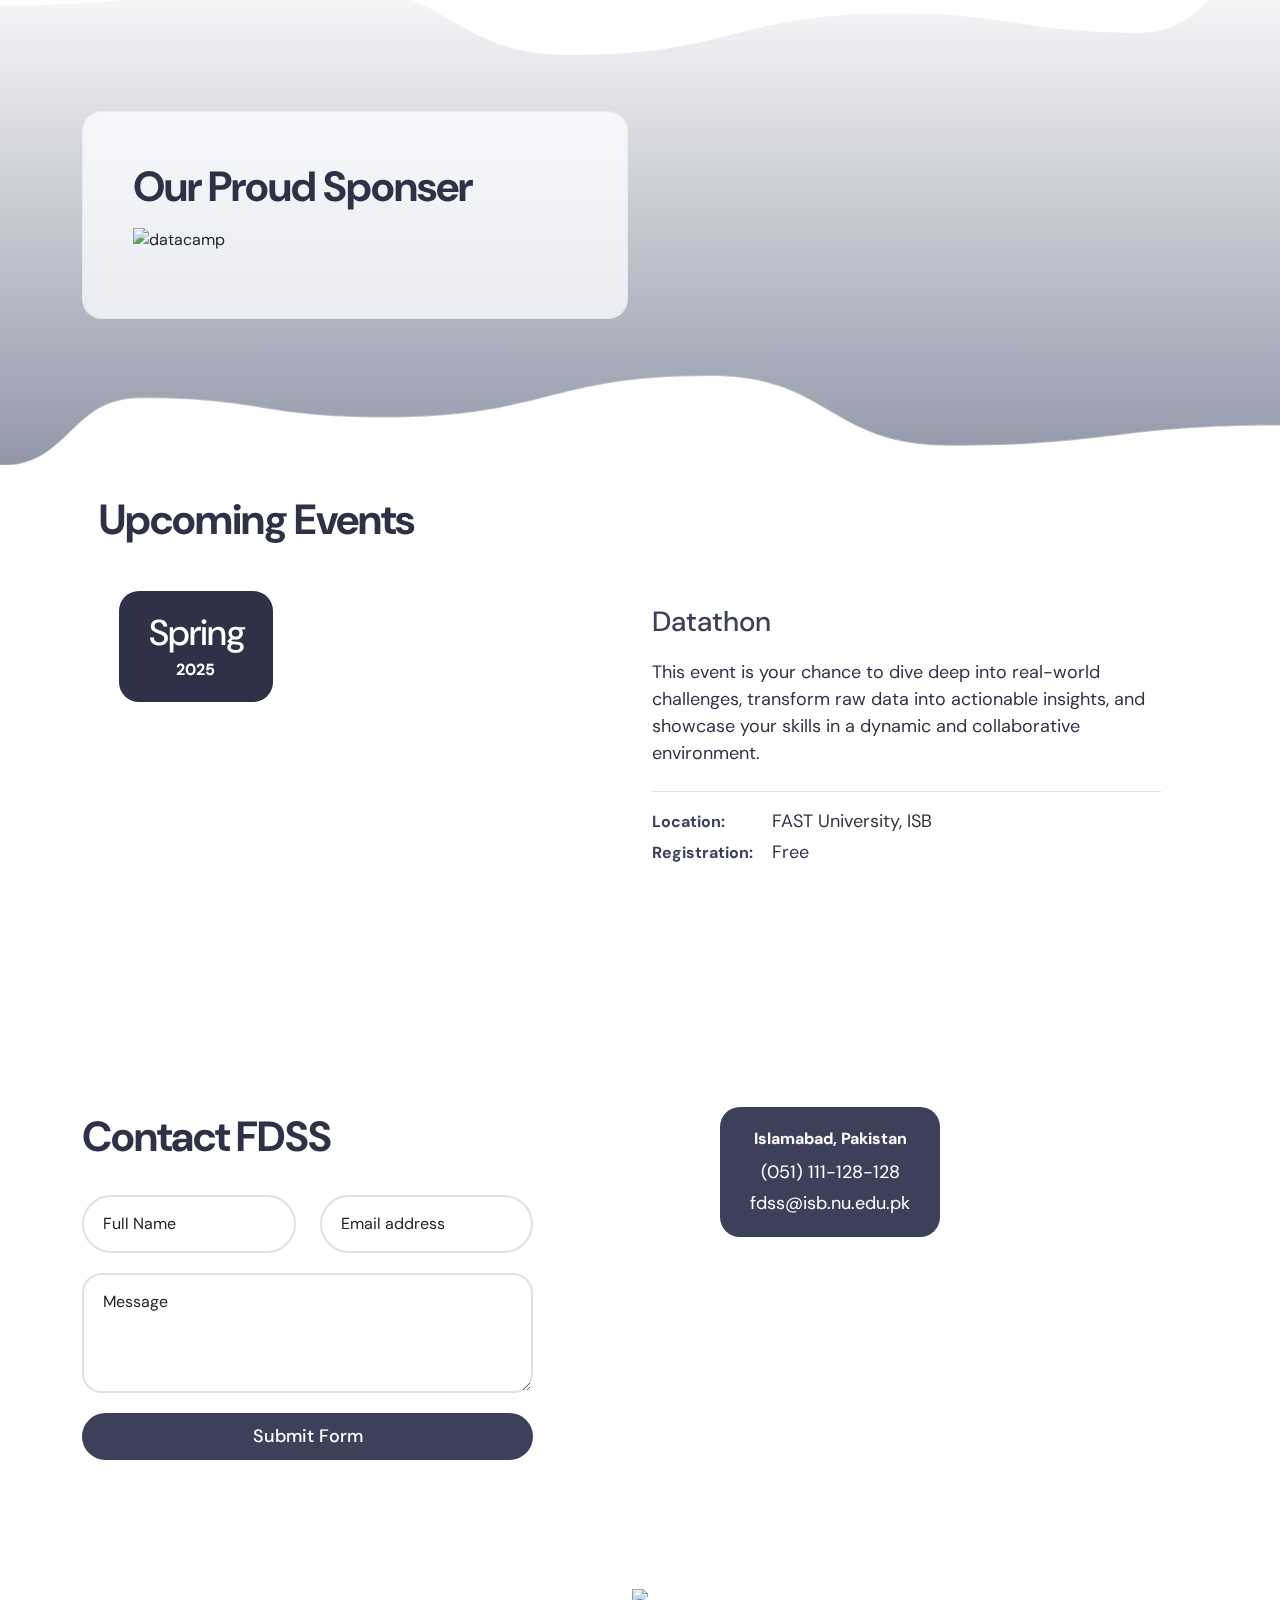
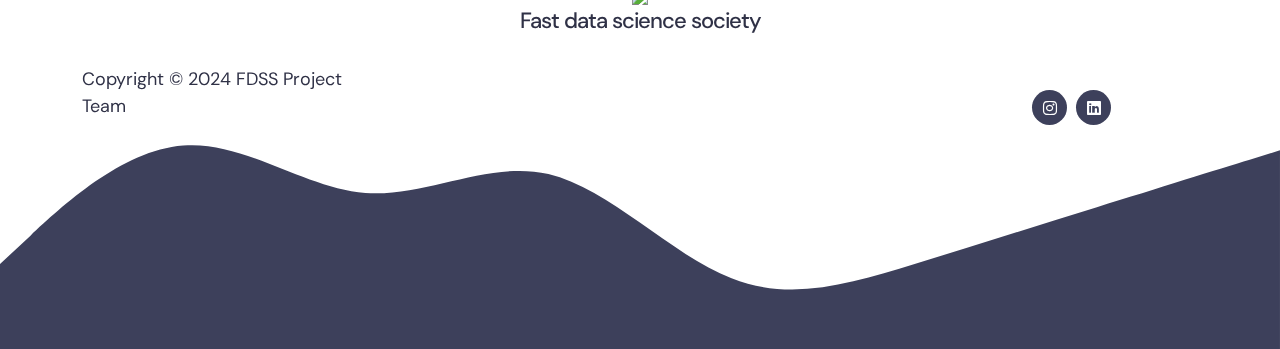
==== commit 3bdab482: "Add files via upload" ====
--- a/index.html
+++ b/index.html
@@ -8,7 +8,7 @@
         <meta name="author" content="">
 
         <title>FDSS</title>
-            
+        <link rel="icon" href="images/fdss.png" type="image/x-icon">
         <link rel="preconnect" href="https://fonts.googleapis.com">
 
         <link rel="preconnect" href="https://fonts.gstatic.com" crossorigin>
@@ -67,13 +67,13 @@
                             
 
                             <li class="nav-item">
-                                <a class="nav-link click-scroll" href="#section_6">Team</a>
+                                <a class="nav-link click-scroll" href="teams.html">Team</a>
                             </li>
                            
                         </ul>
 
                         <div class="d-none d-lg-block ms-lg-3">
-                            <a class="btn custom-btn custom-border-btn" data-bs-toggle="offcanvas" href="#offcanvasExample" role="button" aria-controls="offcanvasExample">Member Login</a>
+                            <a class="btn custom-btn custom-border-btn" data-bs-toggle="offcanvas" href="#offcanvasExample" role="button" aria-controls="offcanvasExample">Ask FAST</a>
                         </div>
                     </div>
                 </div>
@@ -81,52 +81,16 @@
 
             <div class="offcanvas offcanvas-end" data-bs-scroll="true" tabindex="-1" id="offcanvasExample" aria-labelledby="offcanvasExampleLabel">                
                 <div class="offcanvas-header">
-                    <h5 class="offcanvas-title" id="offcanvasExampleLabel">Member Login</h5>
+                    <h5 class="offcanvas-title" id="offcanvasExampleLabel">FDSS Chat bot</h5>
                     
                     <button type="button" class="btn-close" data-bs-dismiss="offcanvas" aria-label="Close"></button>
                 </div>
                 
                 <div class="offcanvas-body d-flex flex-column">
-                    <form class="custom-form member-login-form" action="#" method="post" role="form">
-
-                        <div class="member-login-form-body">
-                            <div class="mb-4">
-                                <label class="form-label mb-2" for="member-login-number">Membership No.</label>
-
-                                <input type="text" name="member-login-number" id="member-login-number" class="form-control" placeholder="11002560" required>
-                            </div>
-
-                            <div class="mb-4">
-                                <label class="form-label mb-2" for="member-login-password">Password</label>
-
-                                <input type="password" name="member-login-password" id="member-login-password" pattern="[0-9a-zA-Z]{4,10}" class="form-control" placeholder="Password" required="">
-                            </div>
-
-                            <div class="form-check mb-4">
-                                <input class="form-check-input" type="checkbox" value="" id="flexCheckDefault">
-                              
-                                <label class="form-check-label" for="flexCheckDefault">
-                                    Remember me
-                                </label>
-                            </div>
-
-                            <div class="col-lg-5 col-md-7 col-8 mx-auto">
-                                <button type="submit" class="form-control">Login</button>
-                            </div>
-
-                            <div class="text-center my-4">
-                                <a href="#">Forgotten password?</a>
-                            </div>
-                        </div>
-                    </form>
-
                     <div class="mt-auto mb-5">
                         <p>
-                            <strong class="text-white me-3">Any Questions?</strong>
-
-                            <a href="tel: 111-128-128" class="contact-link">
-                            	111-128-128
-                            </a>
+                            <strong class="text-white me-3">Coming Soon!!!</strong>
+
                         </p>
                     </div>
                 </div>
@@ -157,15 +121,12 @@
                             </h1>
 
                             <div class="custom-btn-group">
-                                <a href="#section_2" class="btn custom-btn smoothscroll me-3">Our Story</a>
-                            </div>
-                        </div>
-
-                        <div class="col-lg-6 col-12">
-                            <div class="ratio ratio-16x9" style="width: 400px; height: 225px;" >
-                                <iframe width="400" height="225" src="https://www.youtube.com/embed/MGNgbNGOzh8" title="YouTube video player" frameborder="0" allow="accelerometer; autoplay; clipboard-write; encrypted-media; gyroscope; picture-in-picture; web-share" allowfullscreen></iframe>
-                            </div>
-                        </div>
+                                <a href="#section_2" class="btn custom-btn smoothscroll me-3" style="color: black;">Our Story</a>
+                            </div>
+                            
+                        </div>
+
+                        
 
                     </div>
                 </div>
@@ -260,9 +221,9 @@
                         <div class="row custom-block mb-3">
                             <div class="col-lg-2 col-md-4 col-12 order-2 order-md-0 order-lg-0">
                                 <div class="custom-block-date-wrap d-flex d-lg-block d-md-block align-items-center mt-3 mt-lg-0 mt-md-0">
-                                    <h6 class="custom-block-date mb-lg-1 mb-0 me-3 me-lg-0 me-md-0">20</h6>
+                                    <h6 class="custom-block-date mb-lg-1 mb-0 me-3 me-lg-0 me-md-0" style="color: white;">Spring</h6>
                                     
-                                    <strong class="text-white">Spring 2025</strong>
+                                    <strong class="text-white">2025</strong>
                                 </div>
                             </div>
 
@@ -408,7 +369,7 @@
             </div>
             
 
-            <svg xmlns="http://www.w3.org/2000/svg" viewBox="0 0 1440 320"><path fill="#81B29A" fill-opacity="1" d="M0,224L34.3,192C68.6,160,137,96,206,90.7C274.3,85,343,139,411,144C480,149,549,107,617,122.7C685.7,139,754,213,823,240C891.4,267,960,245,1029,224C1097.1,203,1166,181,1234,160C1302.9,139,1371,117,1406,106.7L1440,96L1440,320L1405.7,320C1371.4,320,1303,320,1234,320C1165.7,320,1097,320,1029,320C960,320,891,320,823,320C754.3,320,686,320,617,320C548.6,320,480,320,411,320C342.9,320,274,320,206,320C137.1,320,69,320,34,320L0,320Z"></path></svg>
+            <svg xmlns="http://www.w3.org/2000/svg" viewBox="0 0 1440 320"><path fill="#3D405B" fill-opacity="1" d="M0,224L34.3,192C68.6,160,137,96,206,90.7C274.3,85,343,139,411,144C480,149,549,107,617,122.7C685.7,139,754,213,823,240C891.4,267,960,245,1029,224C1097.1,203,1166,181,1234,160C1302.9,139,1371,117,1406,106.7L1440,96L1440,320L1405.7,320C1371.4,320,1303,320,1234,320C1165.7,320,1097,320,1029,320C960,320,891,320,823,320C754.3,320,686,320,617,320C548.6,320,480,320,411,320C342.9,320,274,320,206,320C137.1,320,69,320,34,320L0,320Z"></path></svg>
         </footer>                  
 
 
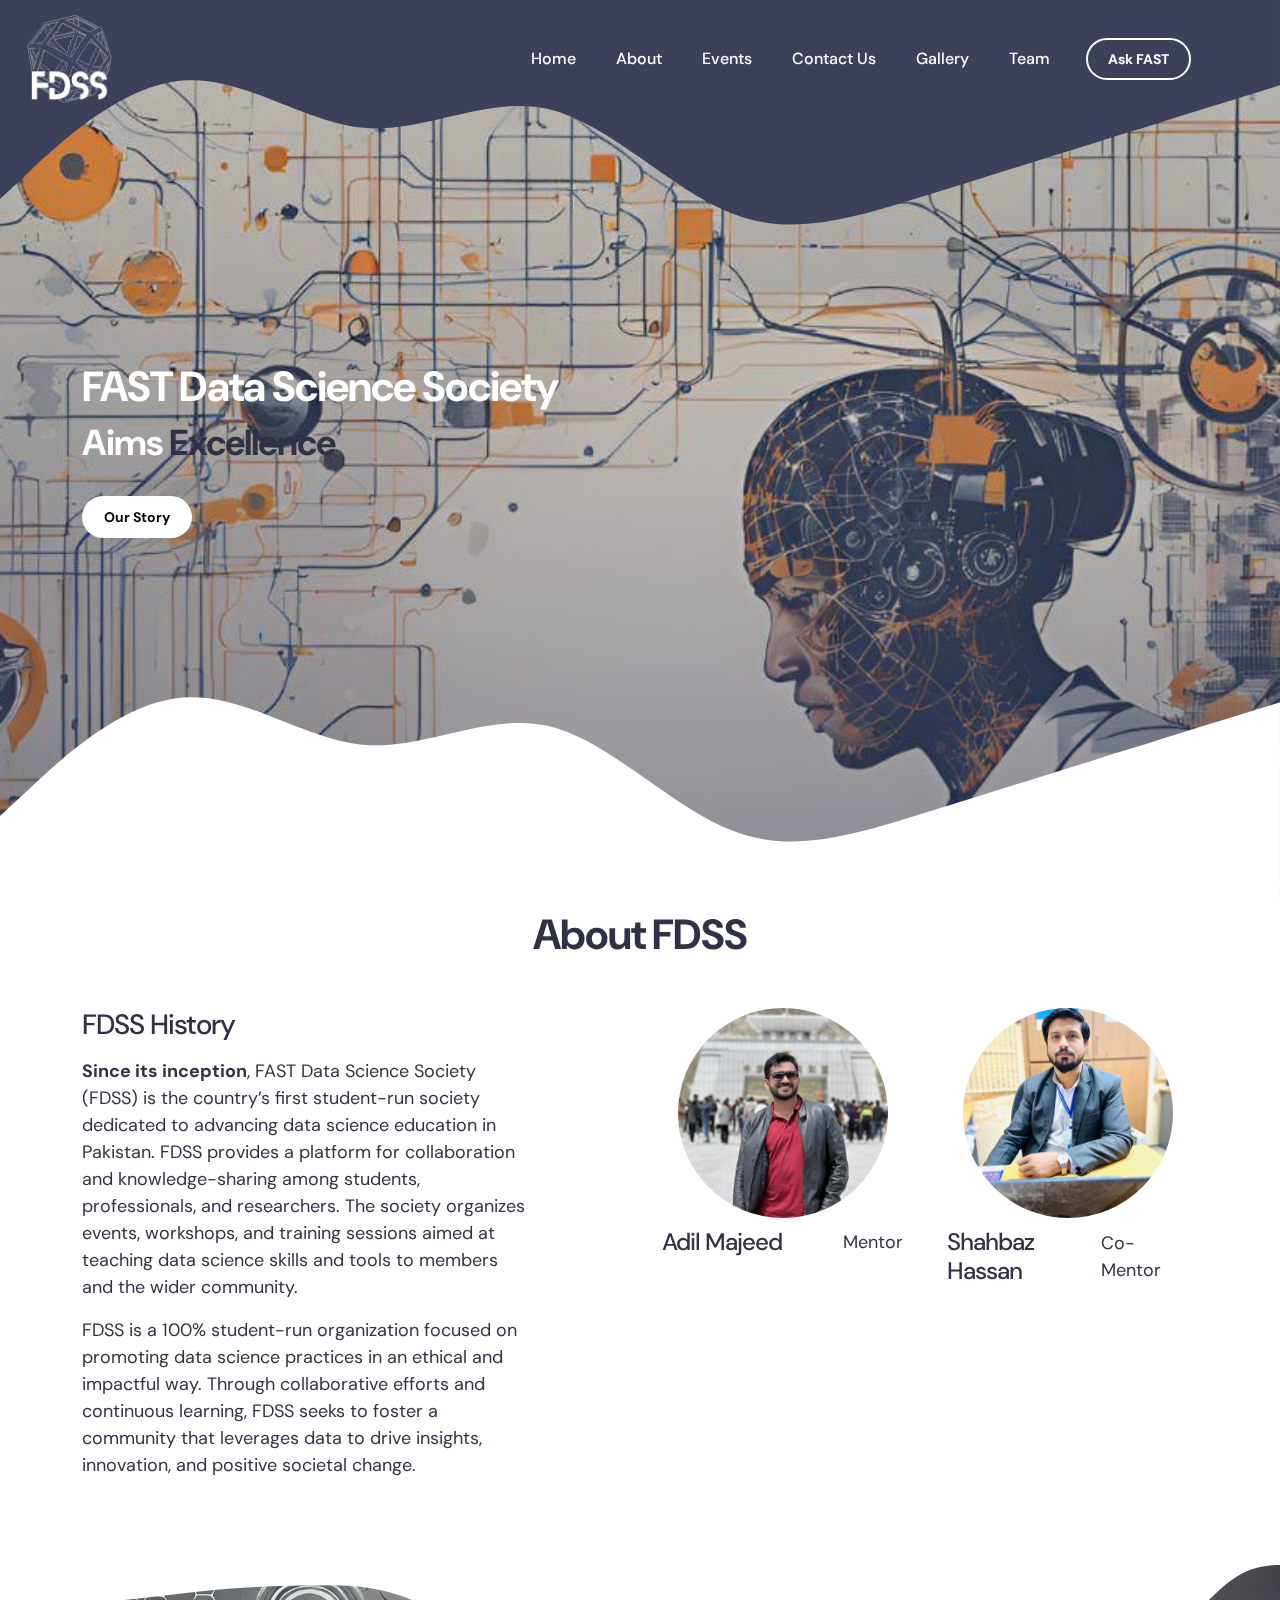
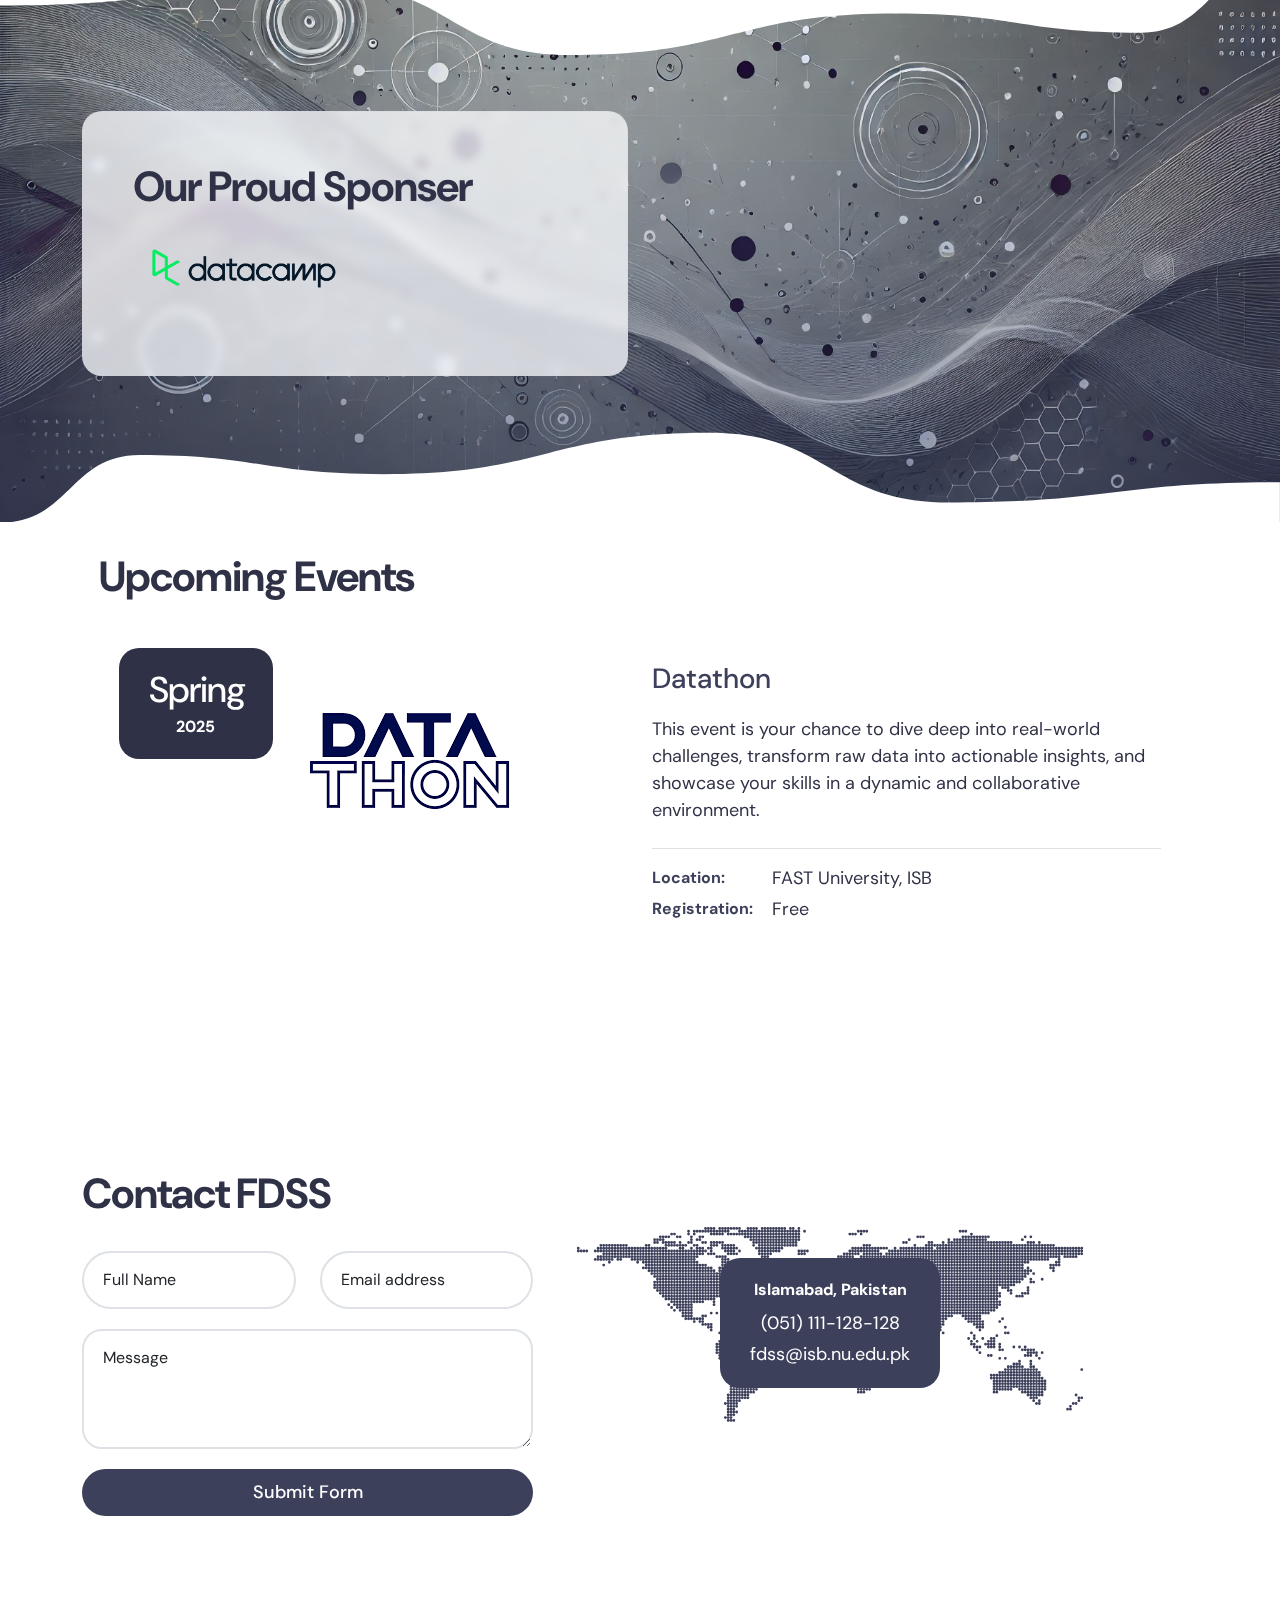
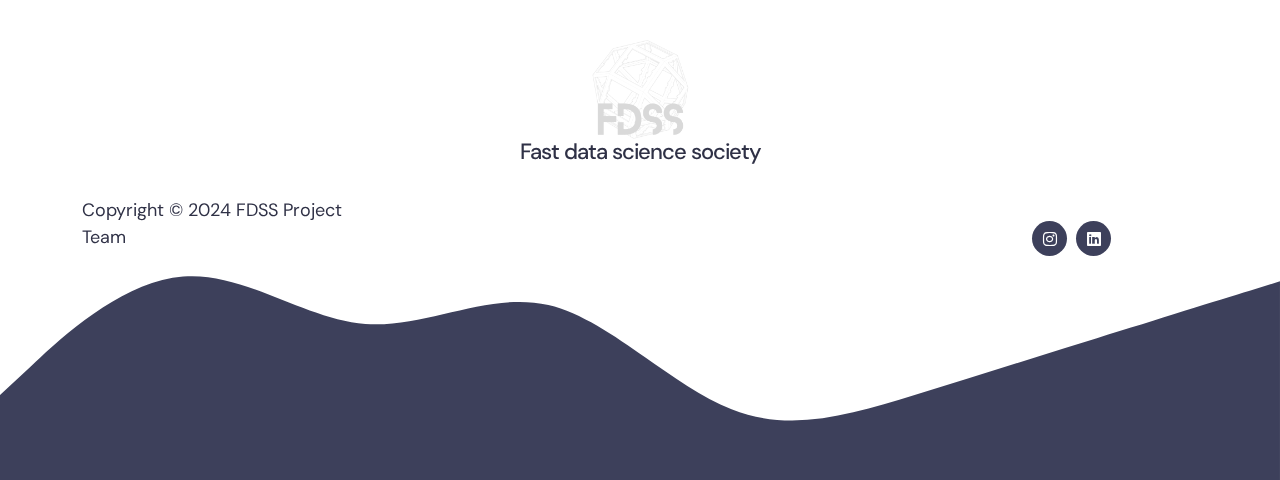
==== commit 699788e7: "Update index.html" ====
--- a/index.html
+++ b/index.html
@@ -169,7 +169,7 @@
                         <div class="col-lg-3 col-md-6 col-12">
                             <div class="member-block">
                                 <div class="member-block-image-wrap">
-                                    <img src="images/sir_shahbaz.jpg" class="member-block-image img-fluid" alt="">
+                                    <img src="images/shahbaz hassan.jpg" class="member-block-image img-fluid" alt="">
 
                                  
                                 </div>
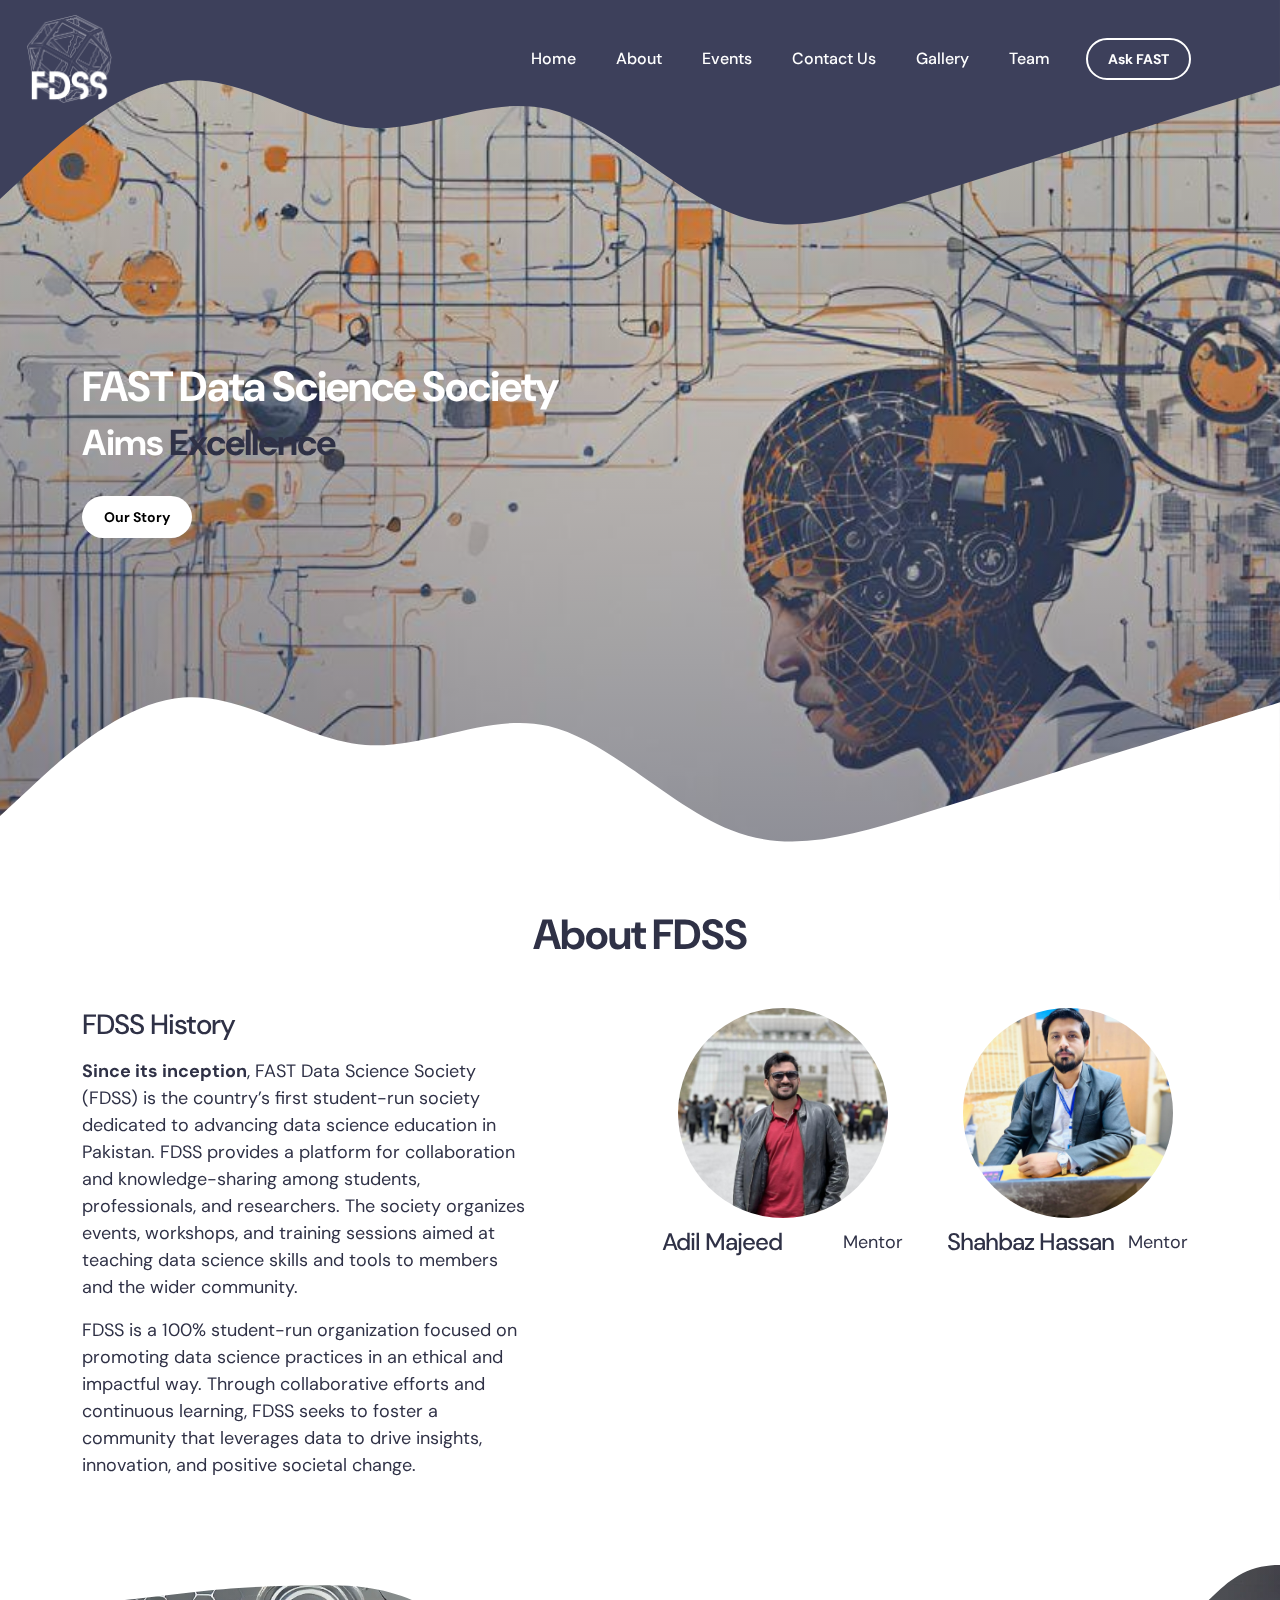
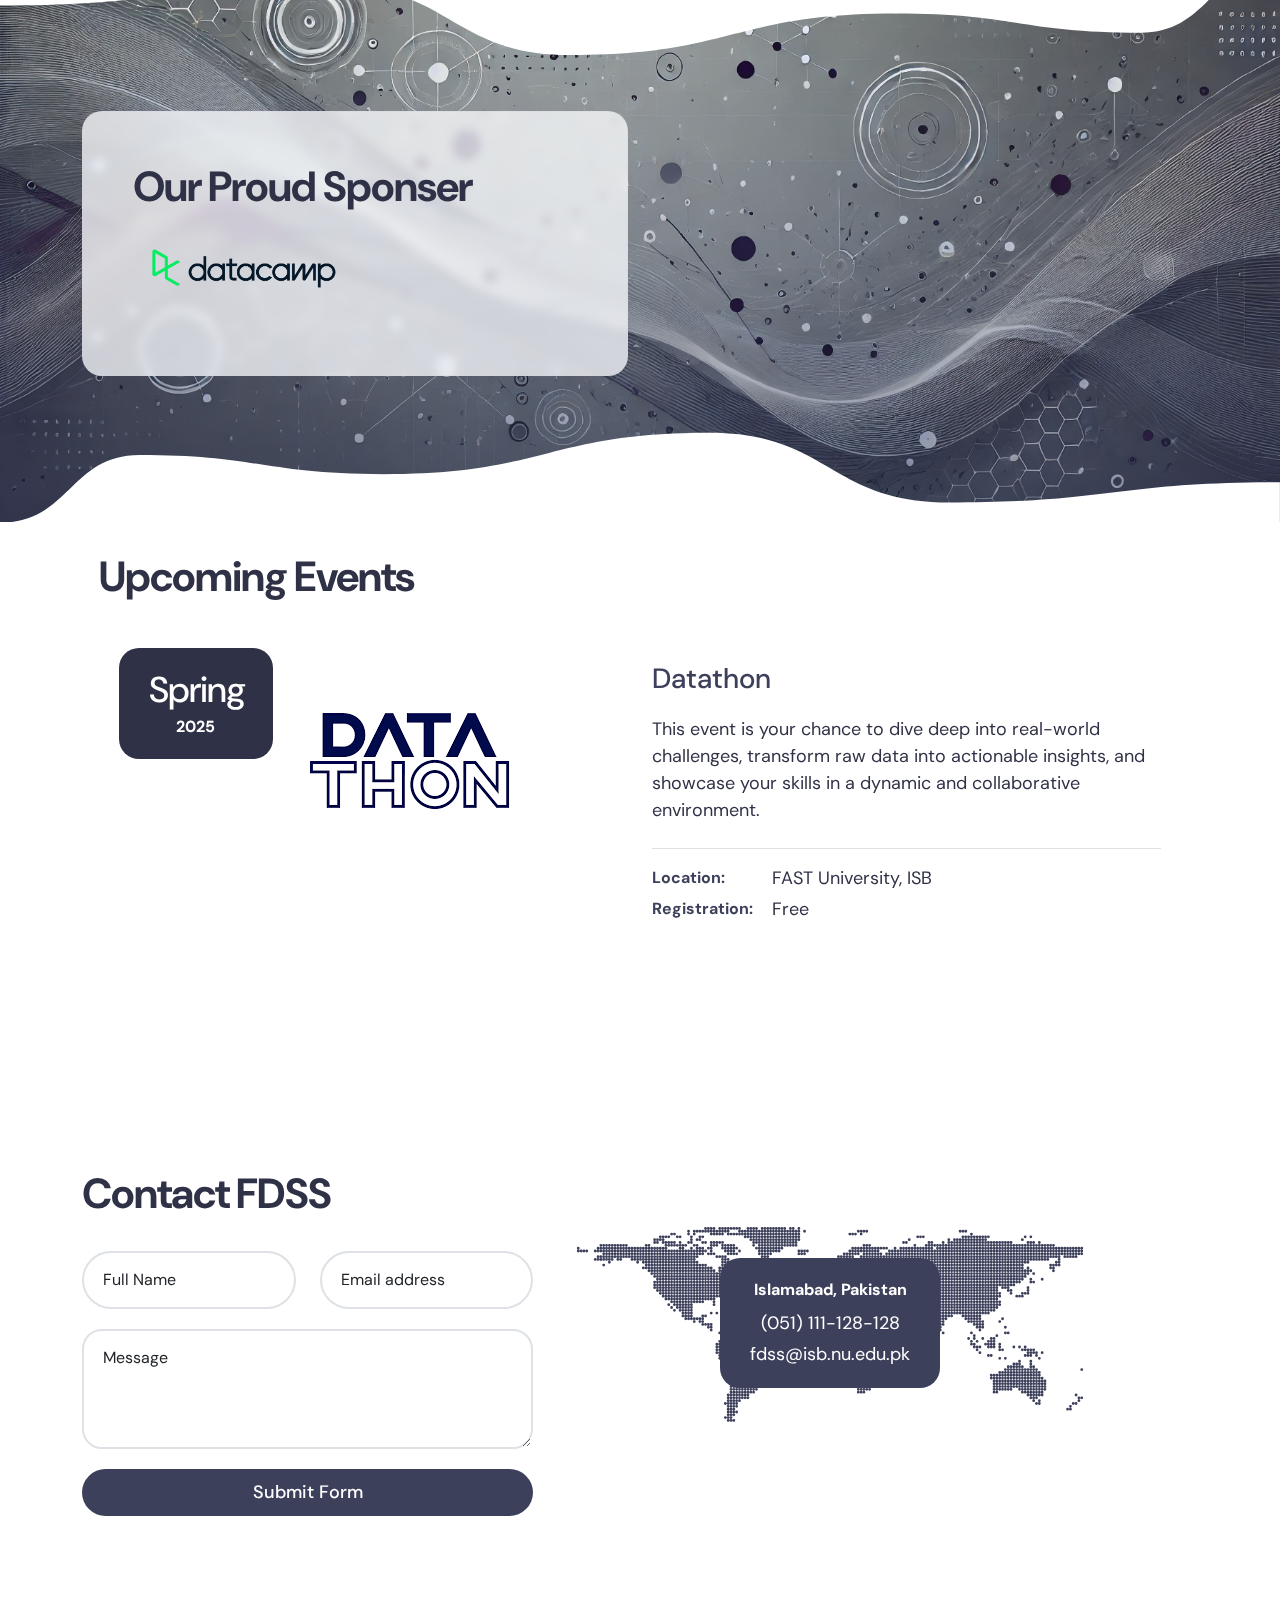
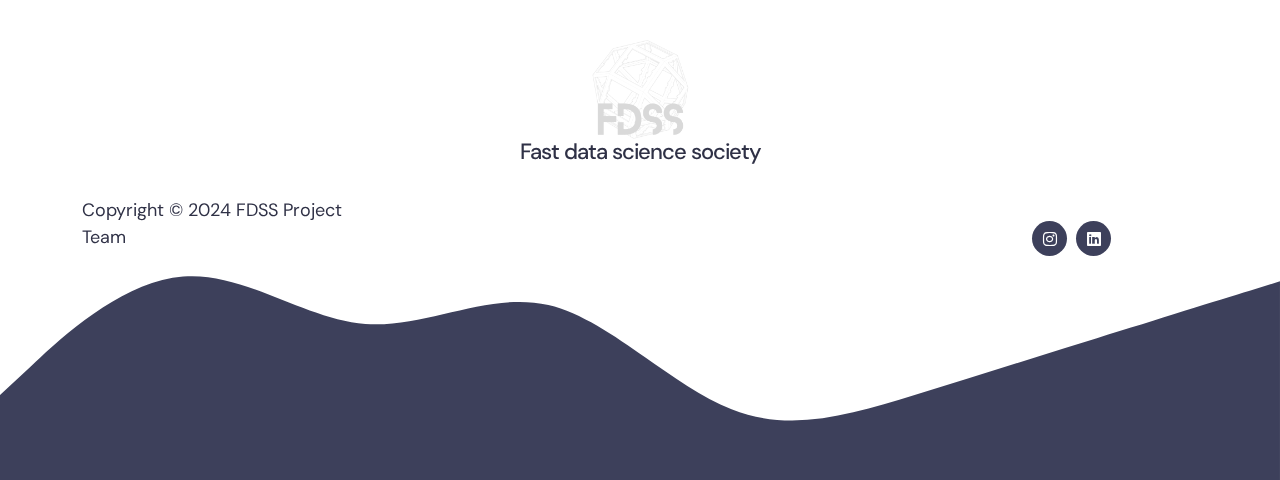
==== commit a24e8f77: "Update index.html" ====
--- a/index.html
+++ b/index.html
@@ -177,7 +177,7 @@
                                 <div class="member-block-info d-flex align-items-center">
                                     <h4>Shahbaz Hassan</h4>
 
-                                    <p class="ms-auto">Co-Mentor</p>
+                                    <p class="ms-auto">Mentor</p>
                                 </div>
                             </div>
                         </div>
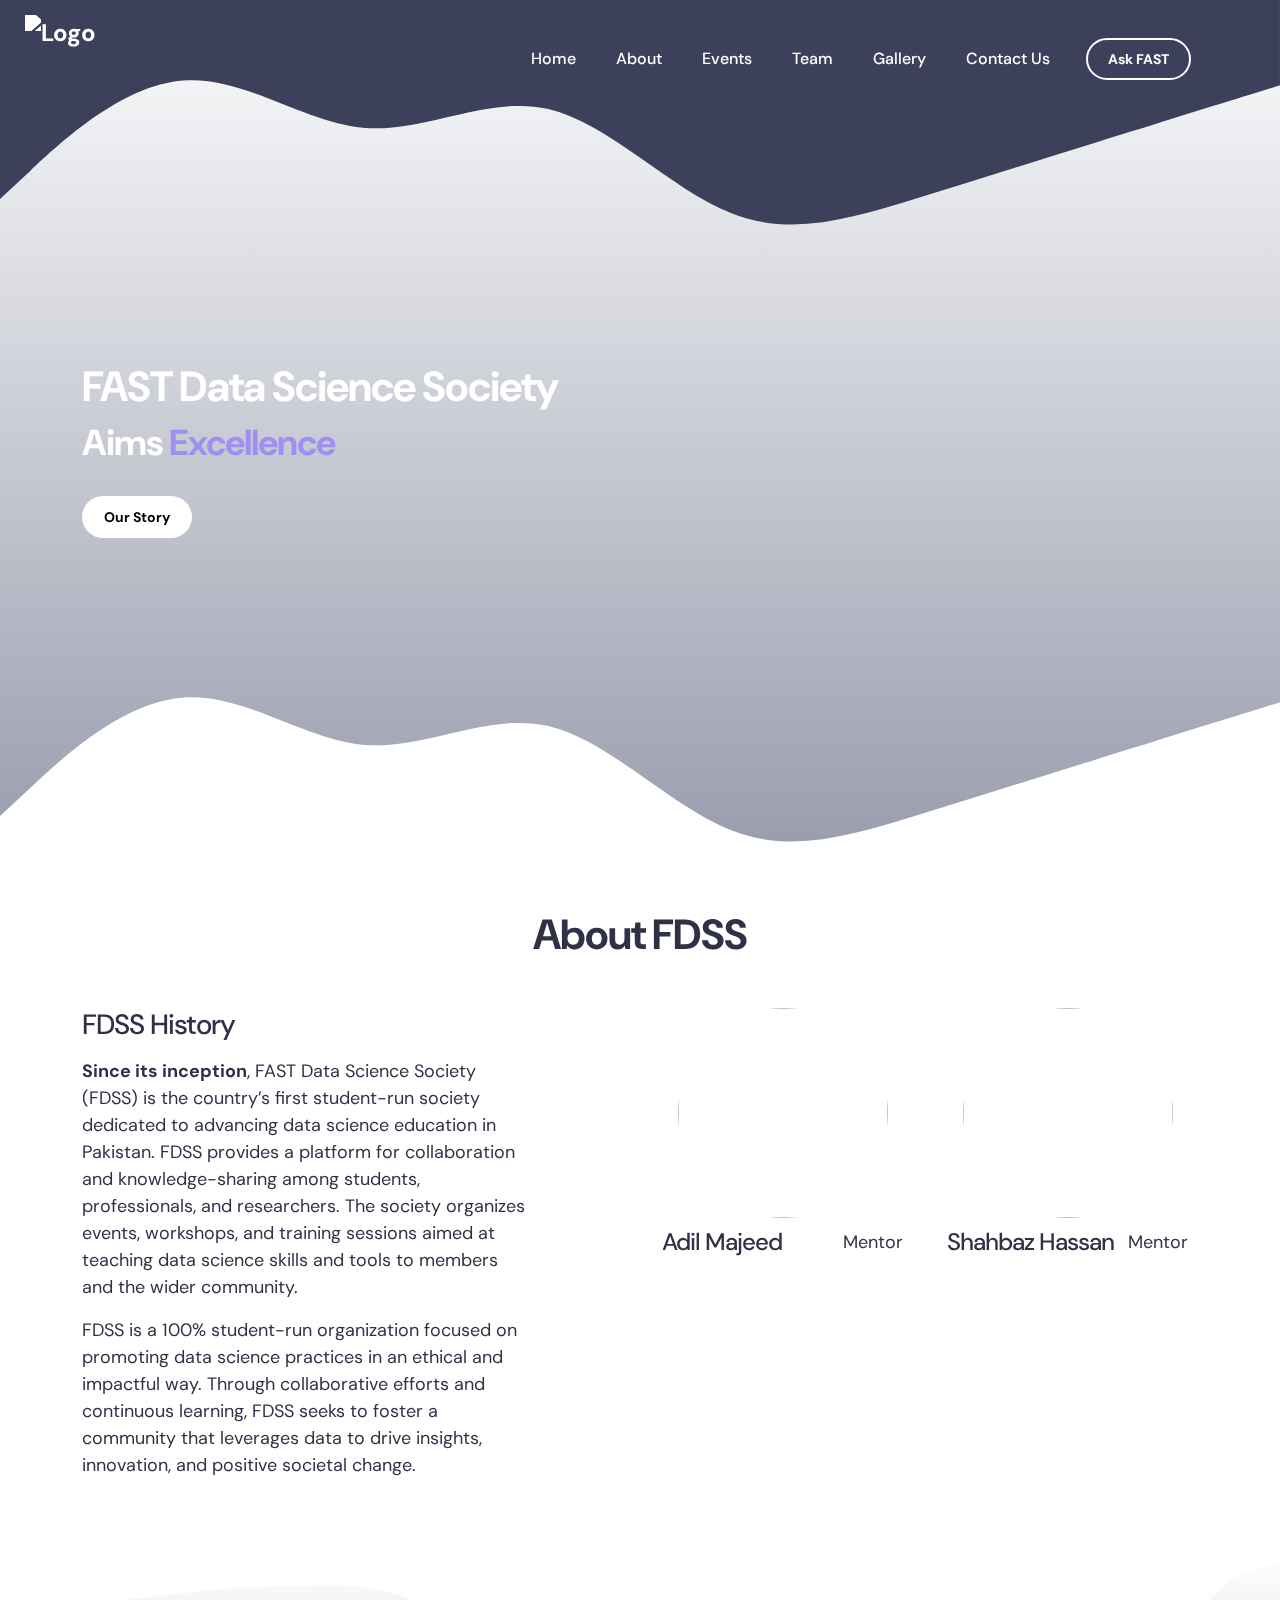
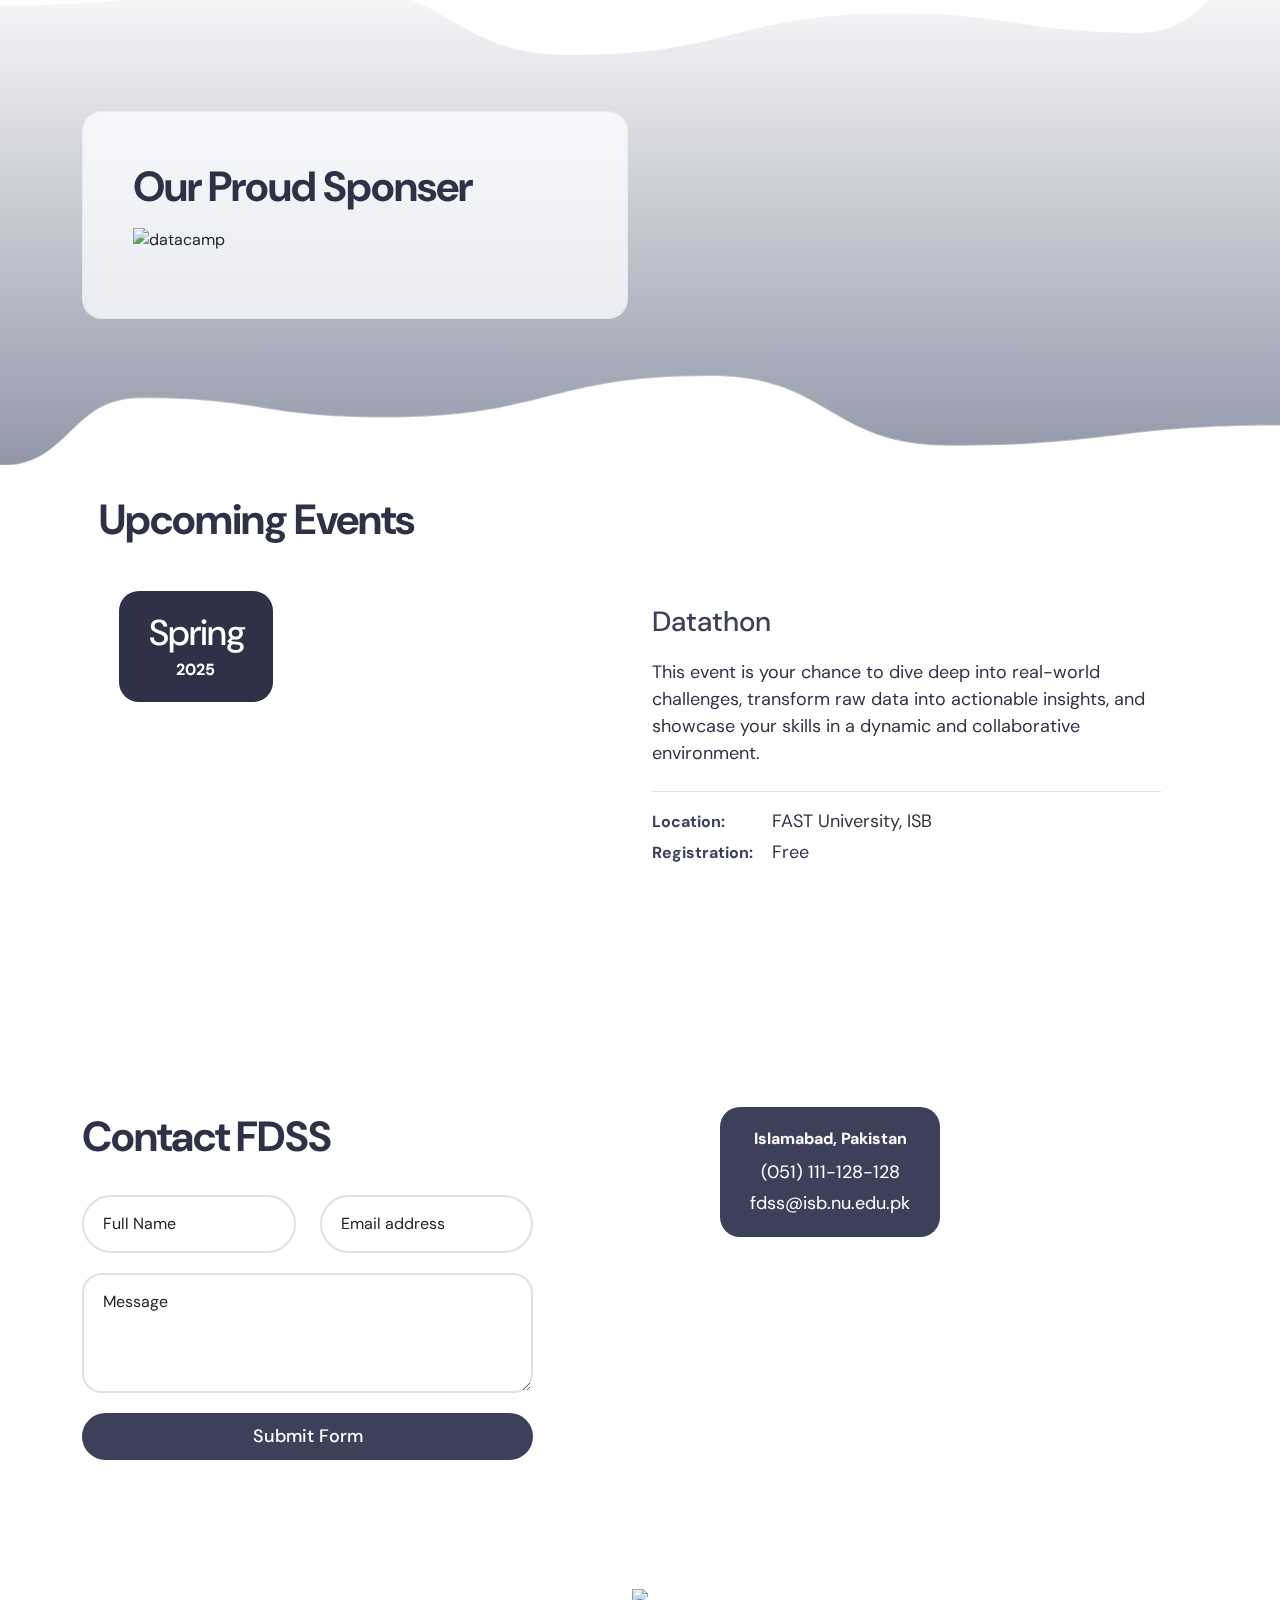
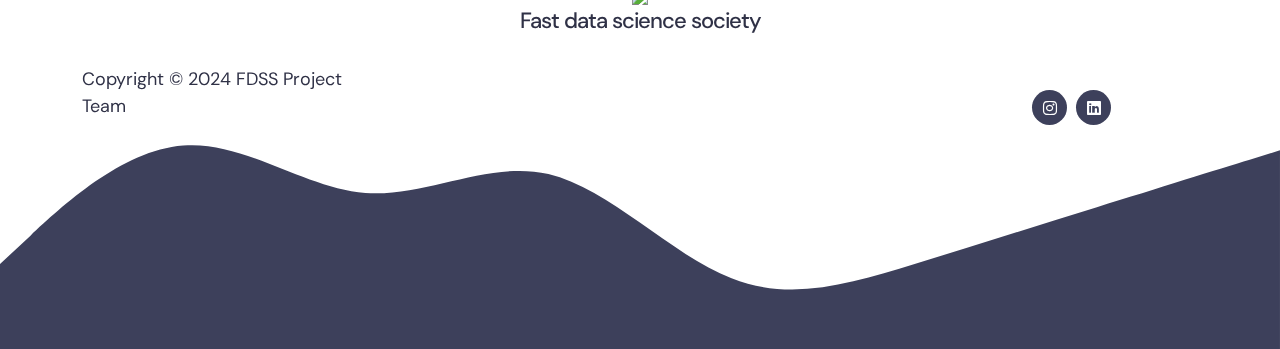
==== commit 152ce8a3: "Add files via upload" ====
--- a/index.html
+++ b/index.html
@@ -57,17 +57,18 @@
                                 <a class="nav-link click-scroll" href="#section_3">Events</a>
                             </li>
 
+                            
+                            
+                            <li class="nav-item">
+                                <a class="nav-link" href="teams.html">Team</a>
+                            </li>
+
+                            <li class="nav-item">
+                                <a class="nav-link" href="gallery.html">Gallery</a>
+                            </li>
+                            
                             <li class="nav-item">
                                 <a class="nav-link click-scroll" href="#section_4">Contact Us</a>
-                            </li>
-                            
-                            <li class="nav-item">
-                                <a class="nav-link" href="gallery.html">Gallery</a>
-                            </li>
-                            
-
-                            <li class="nav-item">
-                                <a class="nav-link click-scroll" href="teams.html">Team</a>
                             </li>
                            
                         </ul>
--- a/css/templatemo-tiya-golf-club.css
+++ b/css/templatemo-tiya-golf-club.css
@@ -171,7 +171,7 @@
 }
 
 .cd-words-wrapper b {
-  color: var(--e-color);
+  color: #9f8ff2;
   display: inline-block;
   position: absolute;
   white-space: nowrap;
@@ -405,7 +405,9 @@
   color: var(--link-hover-color);
 }
 
-
+.offcanvas-title {
+  color: white;
+}
 /*---------------------------------------
   NAVIGATION BAR & OFFCANVAS              
 -----------------------------------------*/
@@ -681,7 +683,7 @@
   HERO        
 -----------------------------------------*/
 .hero-section {
-  background-image: url('../images/background_1.jpg');
+  background-image: url('../images/back2.jpg');
   background-repeat: no-repeat;
   background-size: cover;
   background-position: center;
@@ -739,7 +741,7 @@
   BACKGROUND IMAGE SECTION        
 -----------------------------------------*/
 .section-bg-image {
-  background-image: linear-gradient(rgba(39, 48, 83, 0.01) 0%, rgba(39, 48, 83, 0.5) 100%), url('../images/dsbg.webp');
+  background-image: linear-gradient(rgba(39, 48, 83, 0.01) 0%, rgba(39, 48, 83, 0.5) 100%), url('../images/back3.jpg');
   background-repeat: no-repeat;
   background-size: cover;
   background-position: center;
